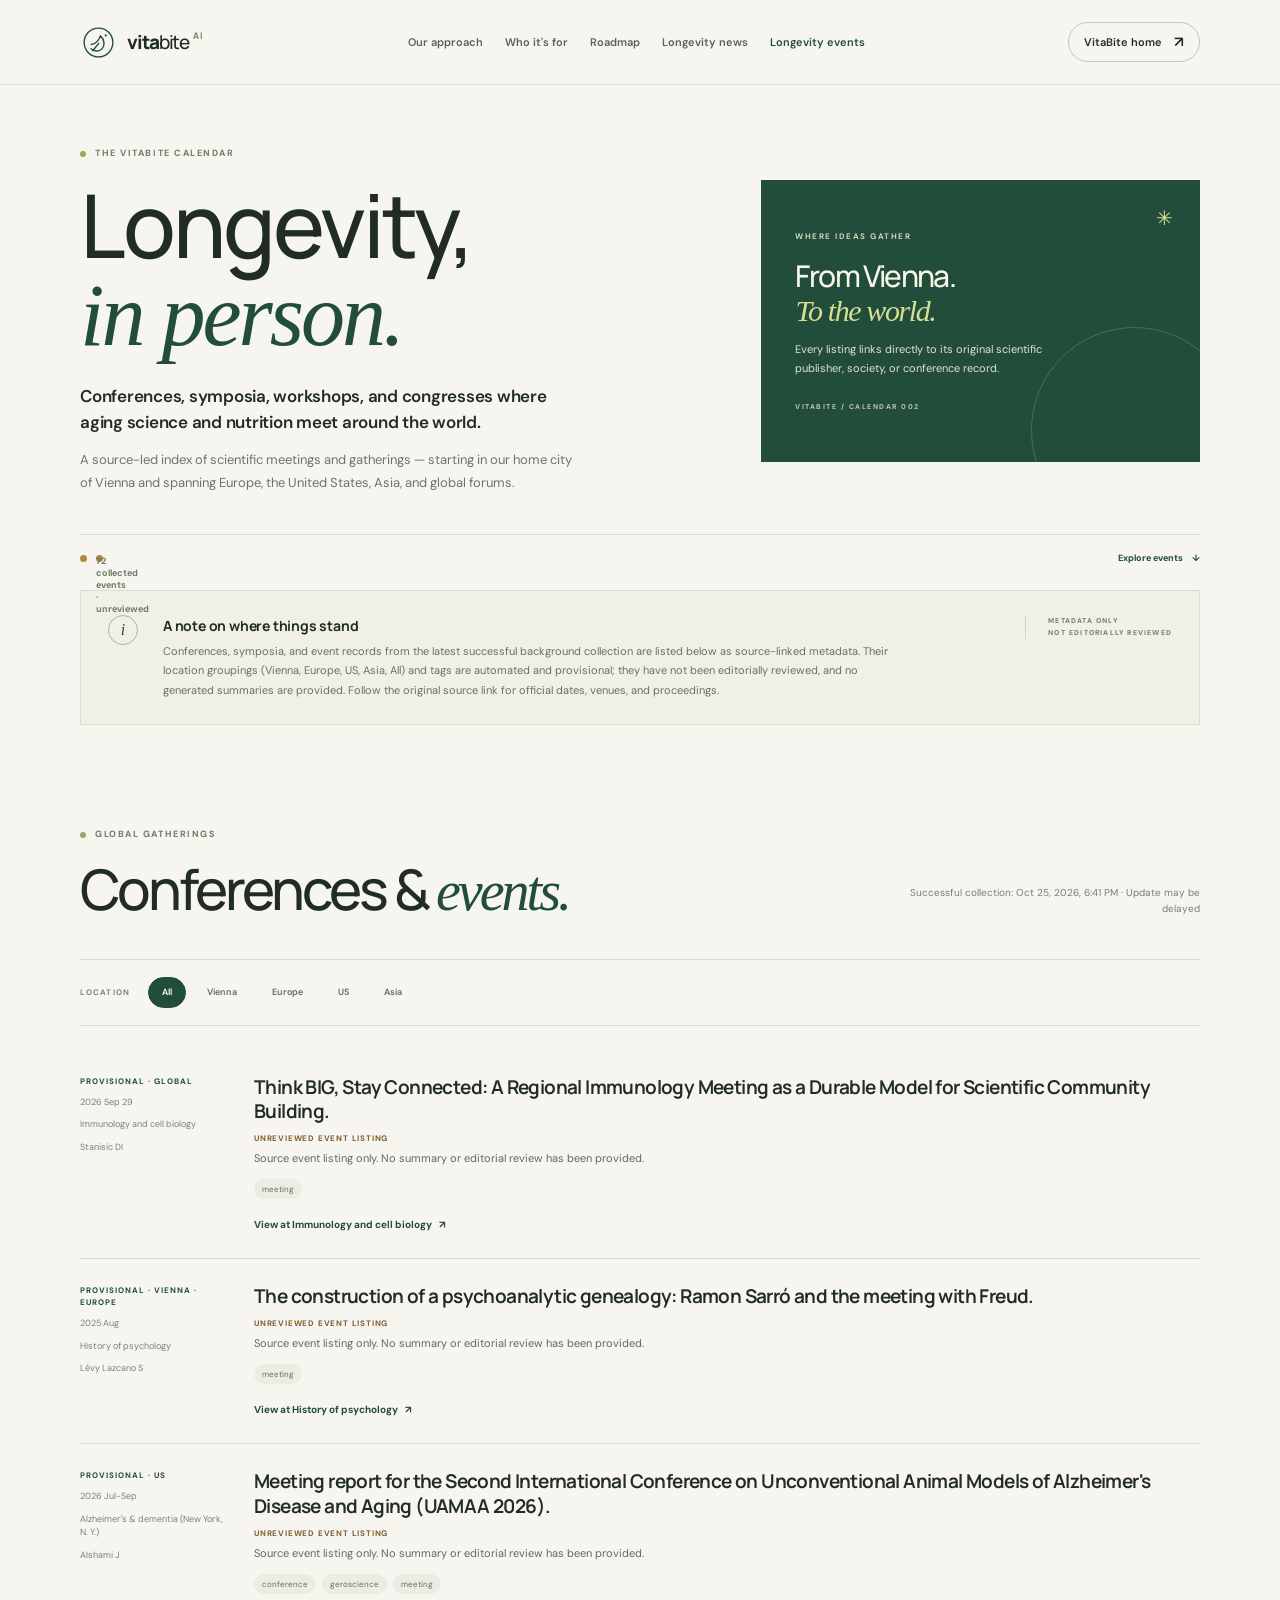
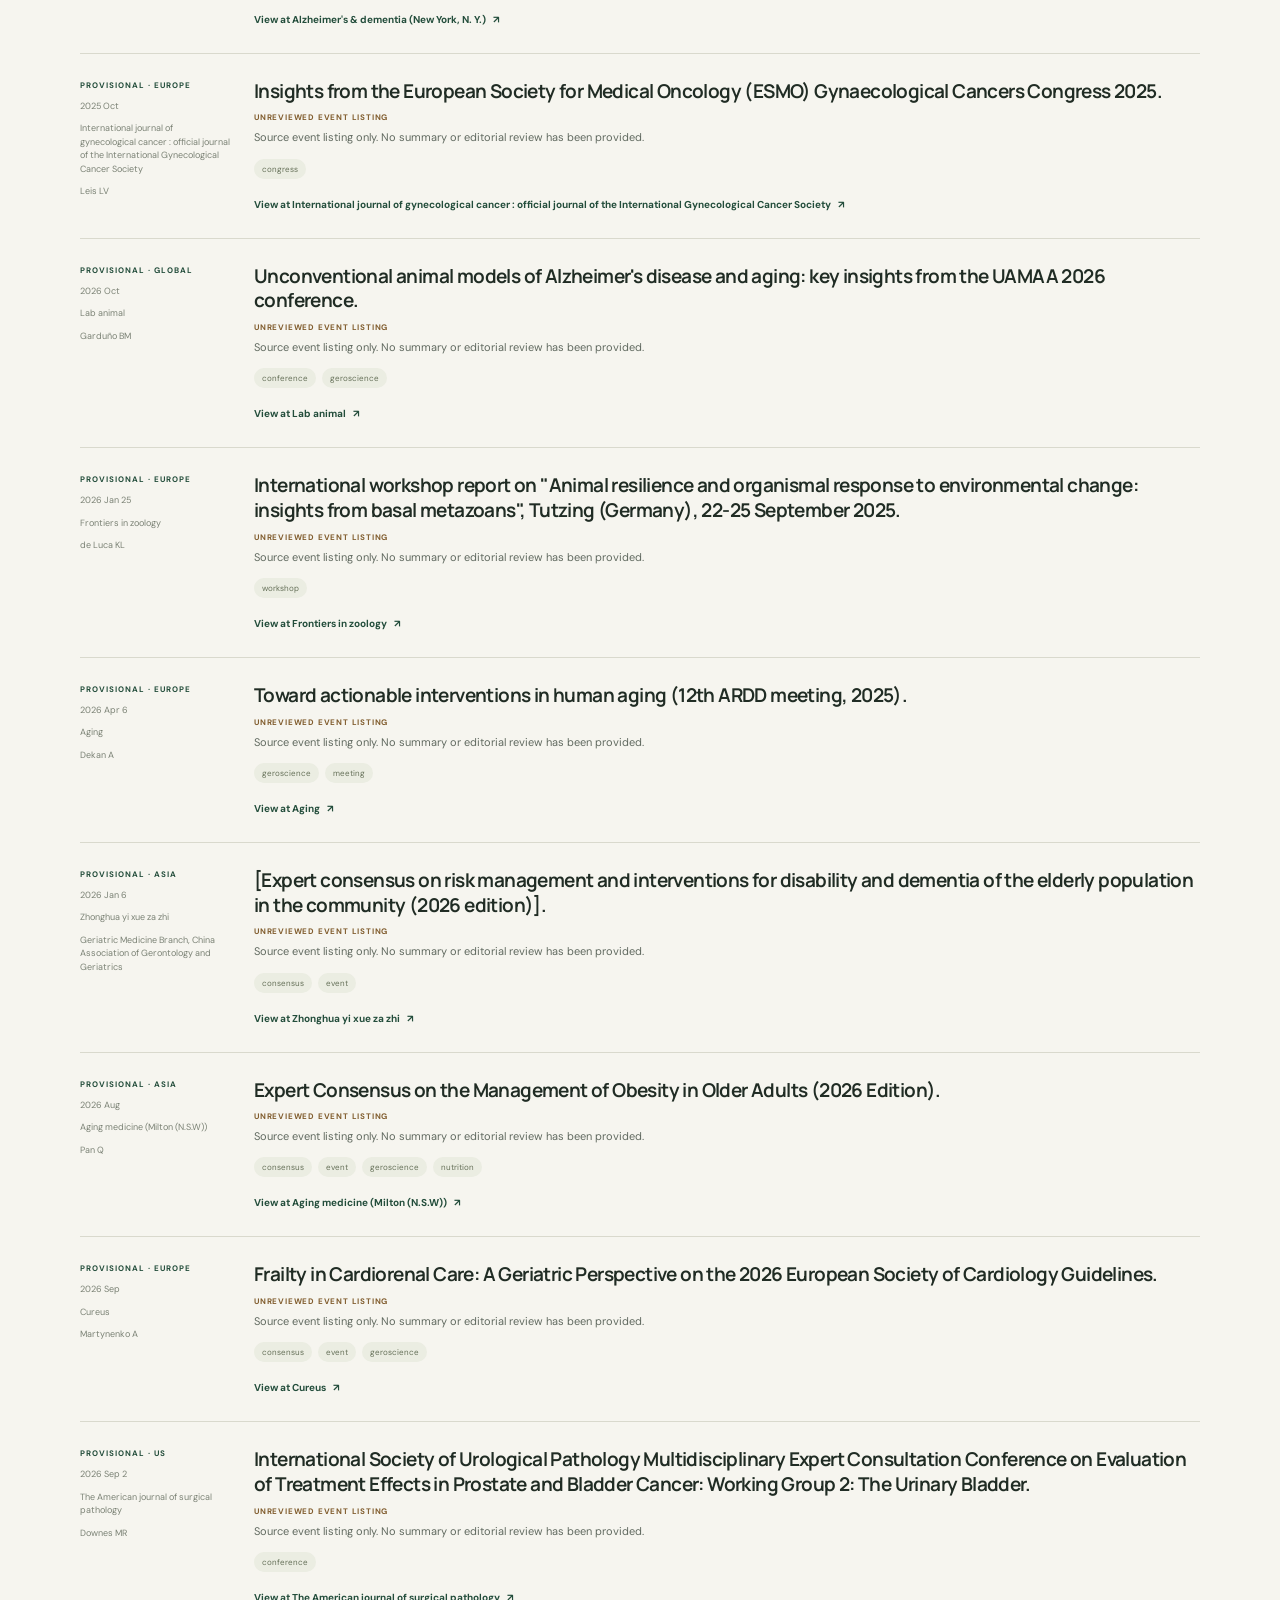
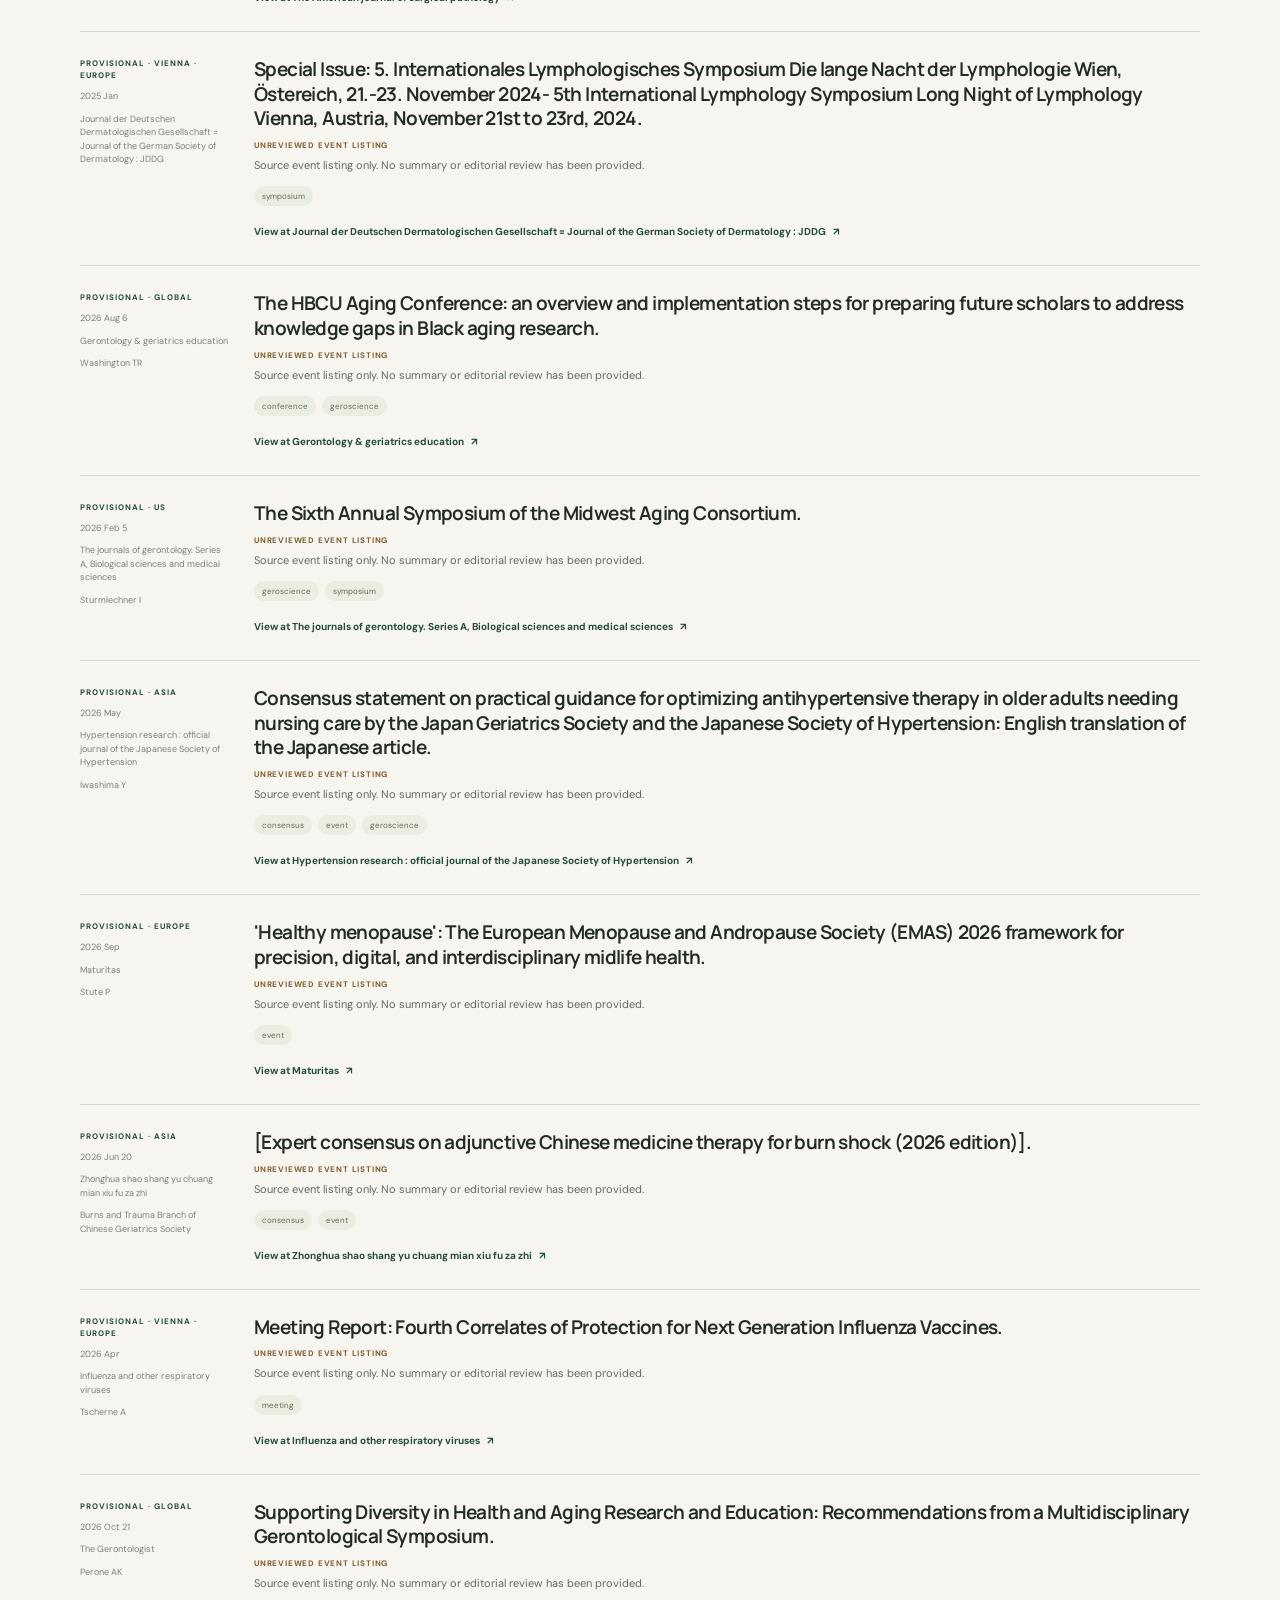
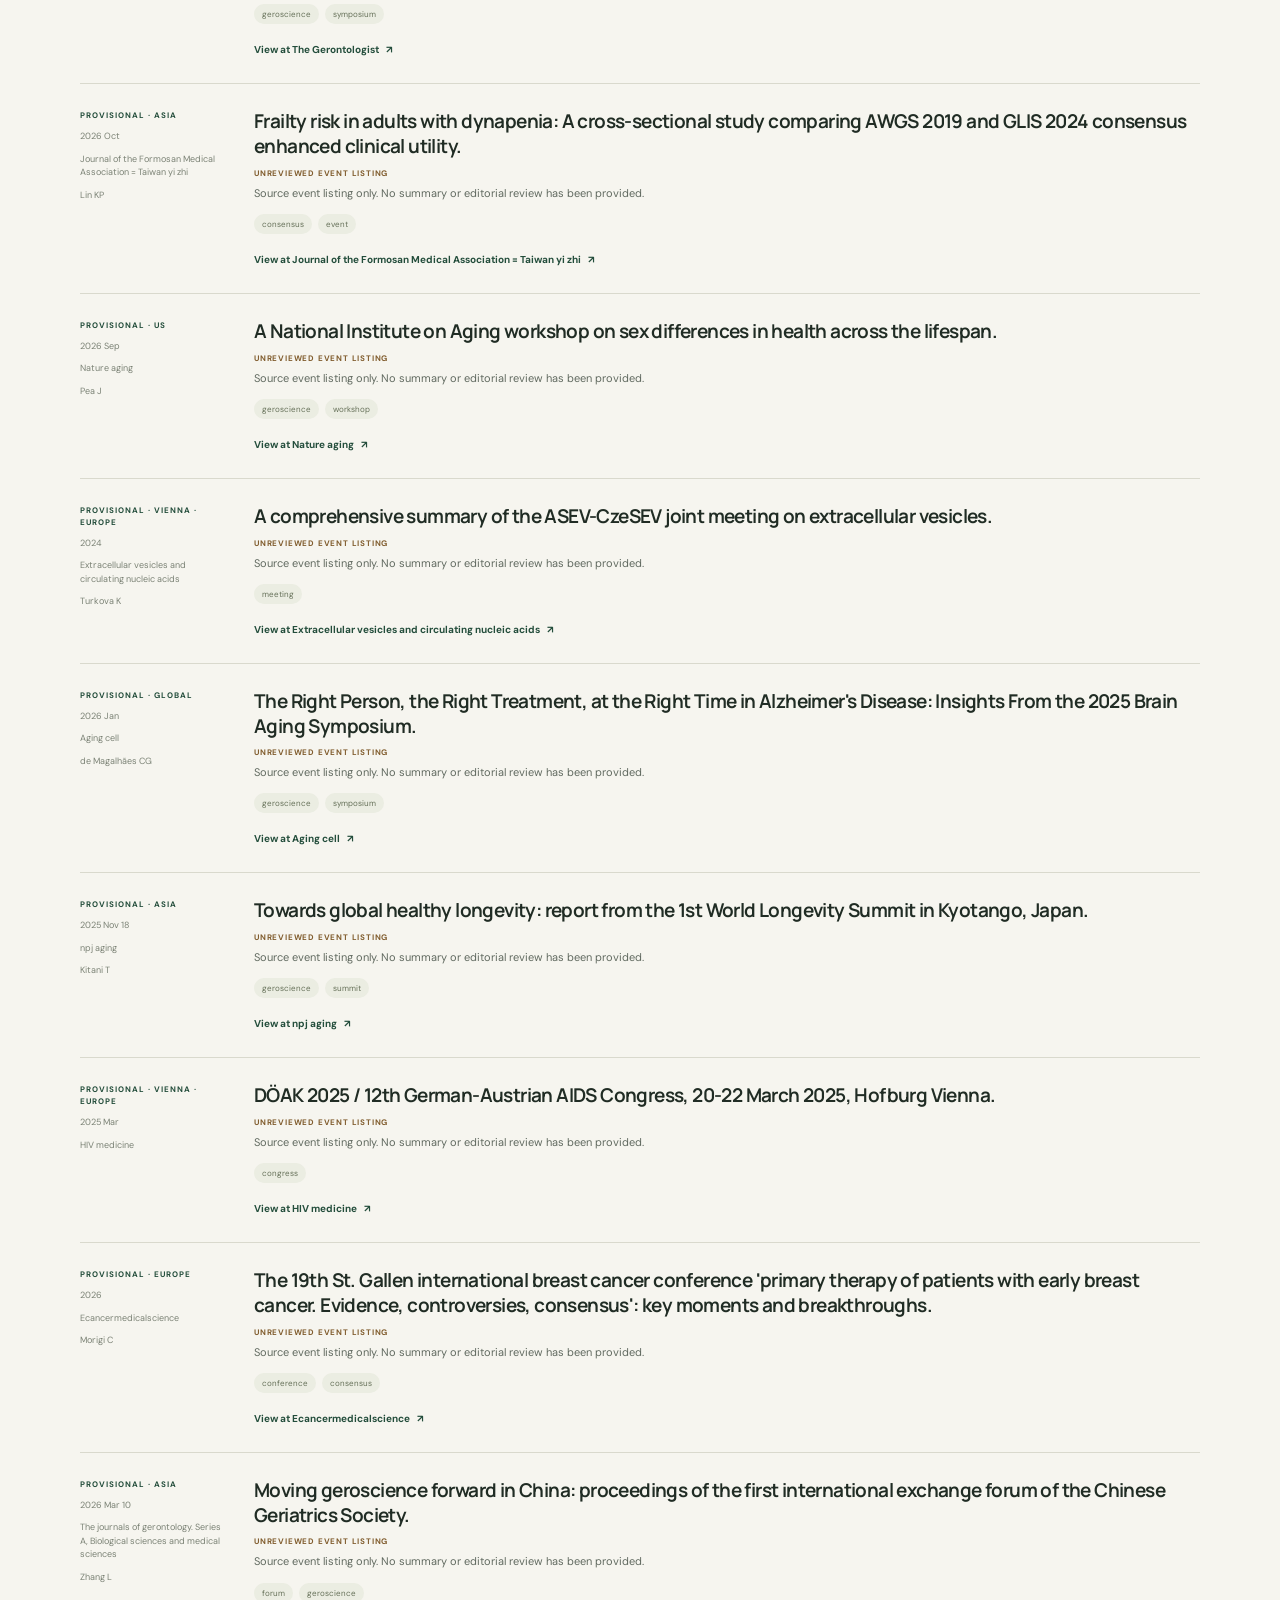
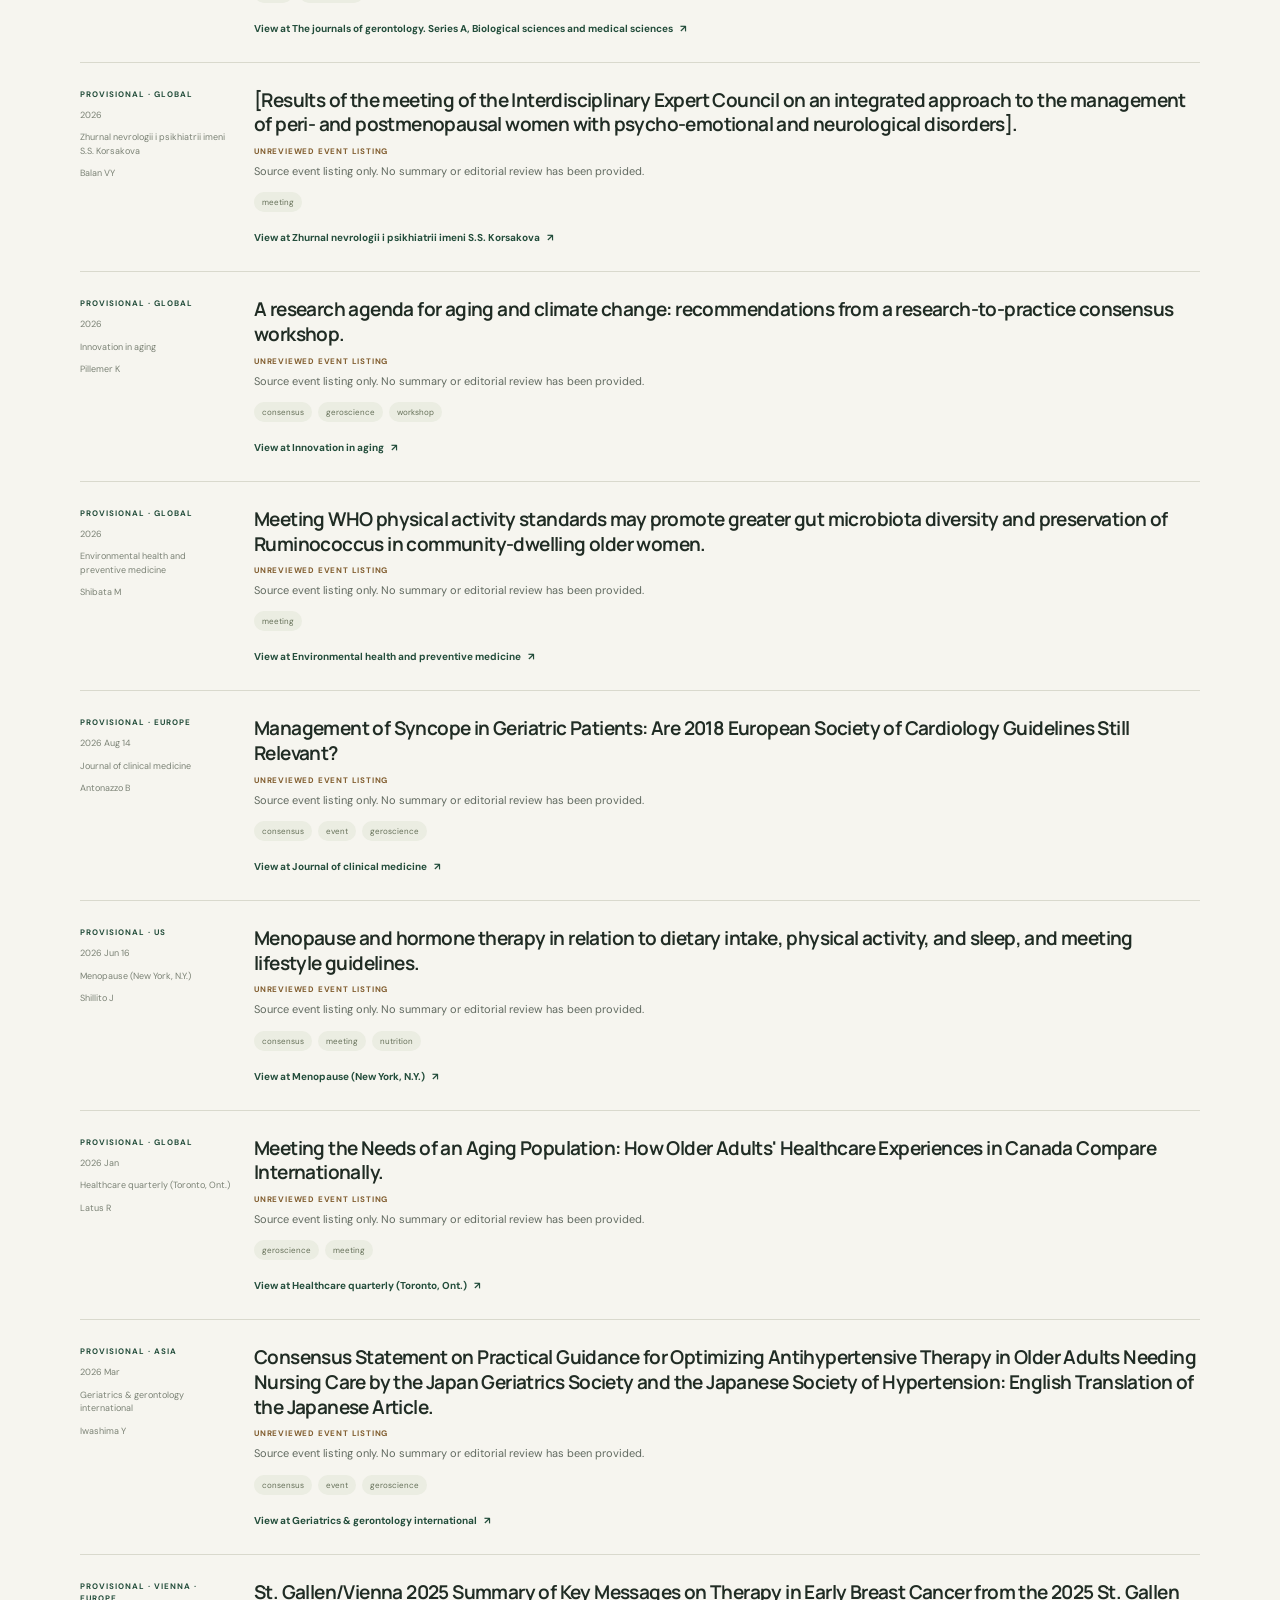
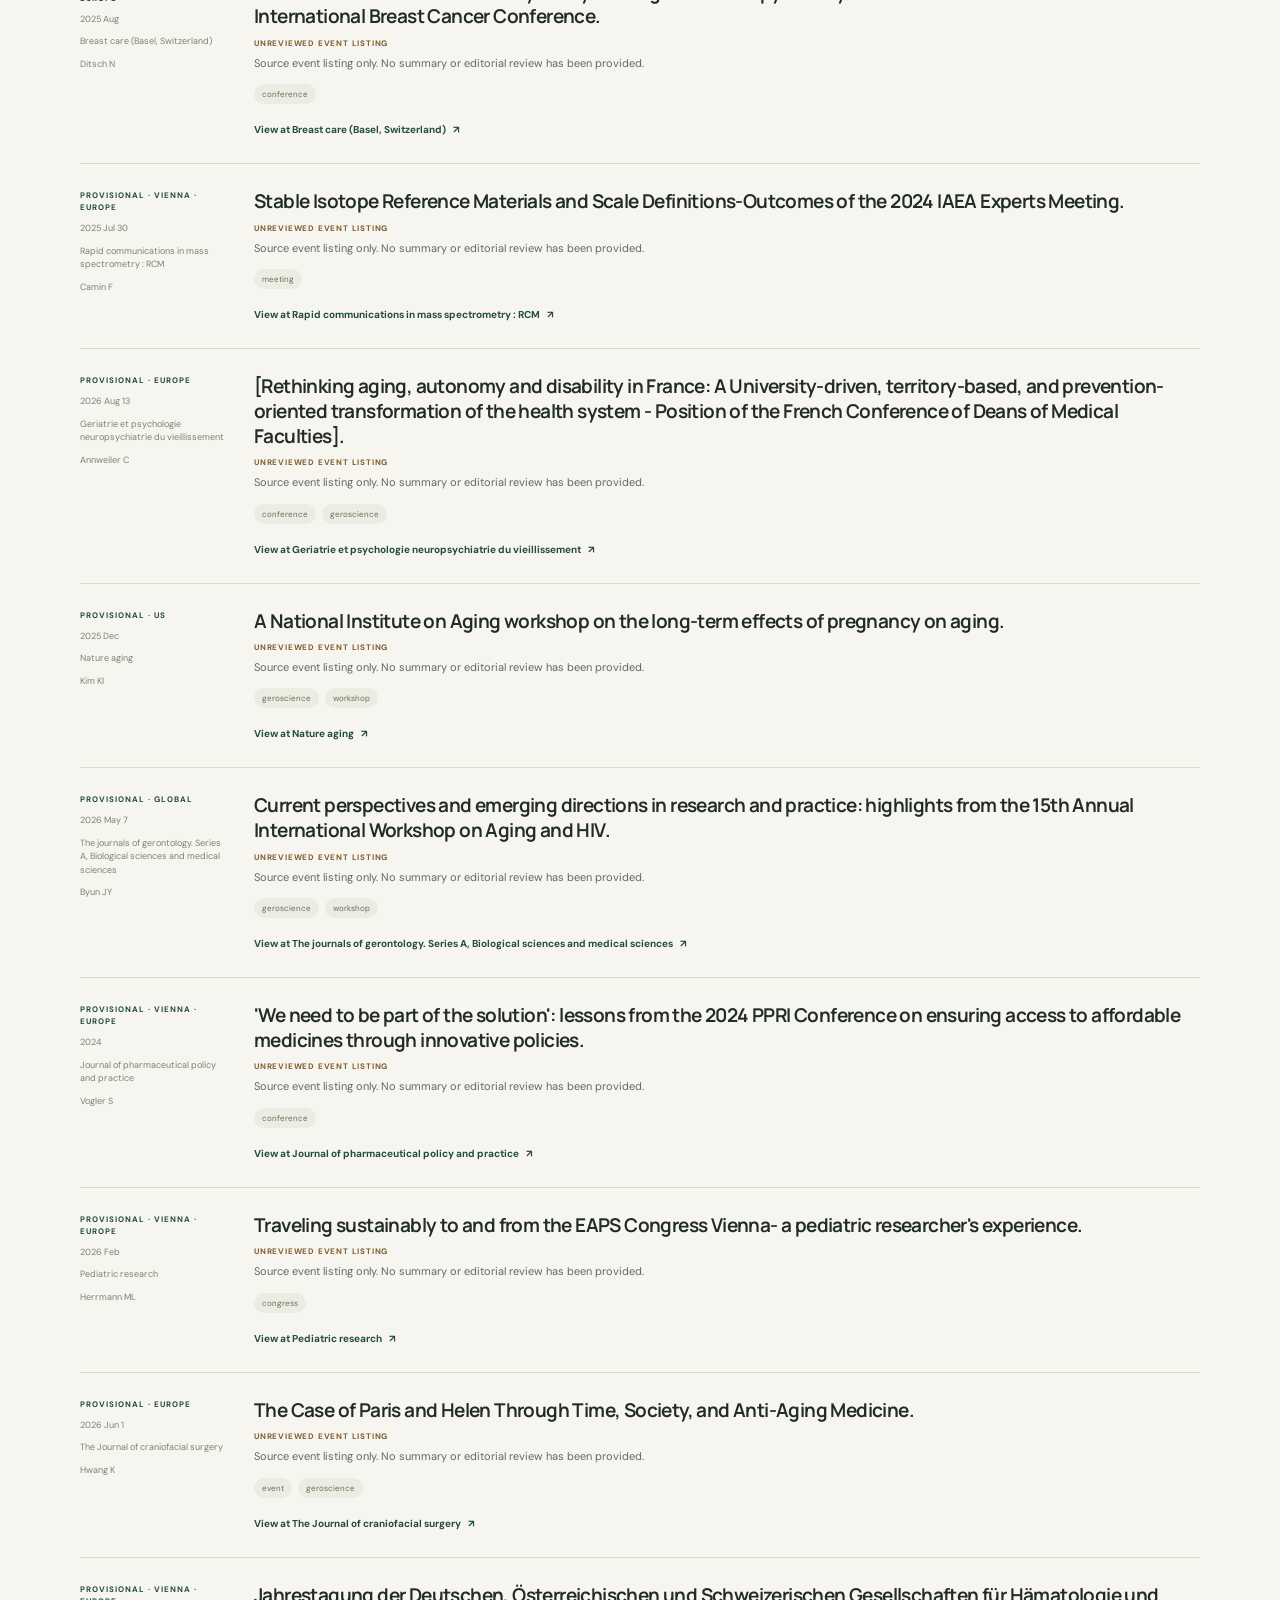
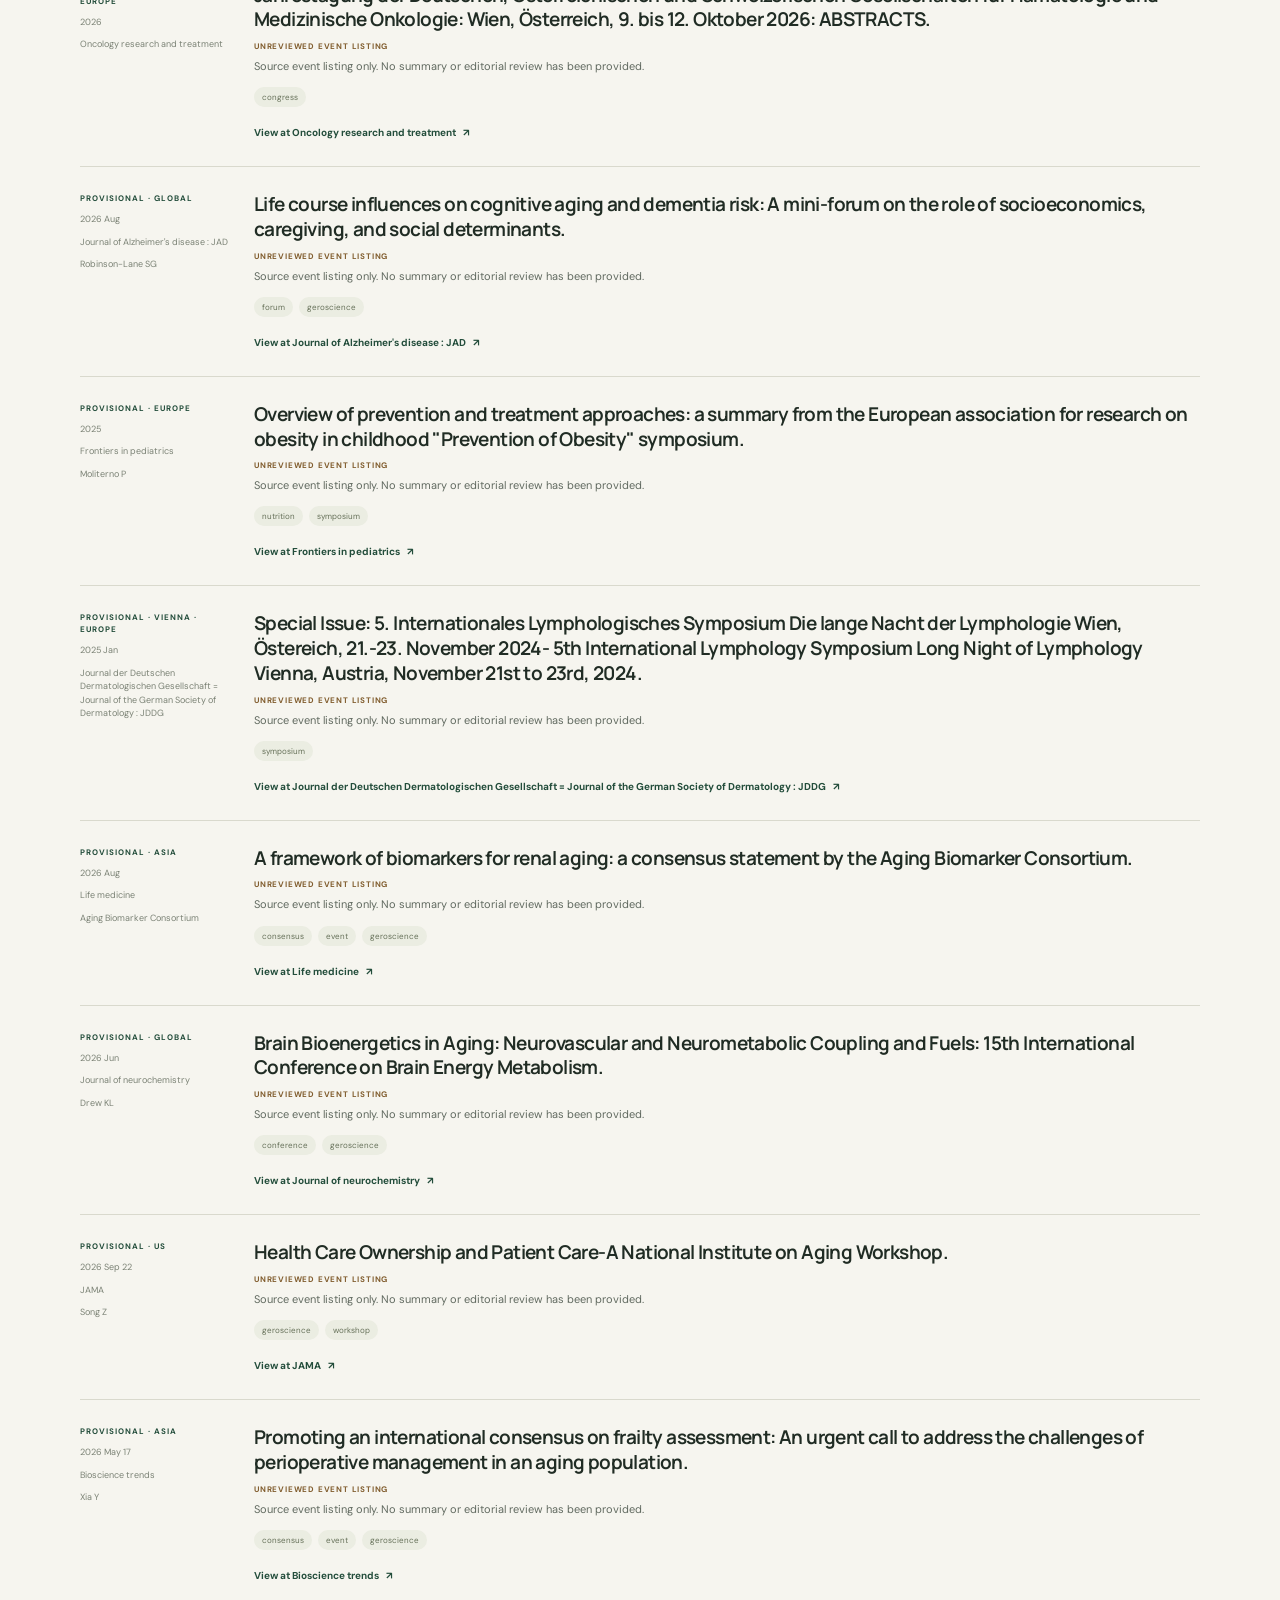
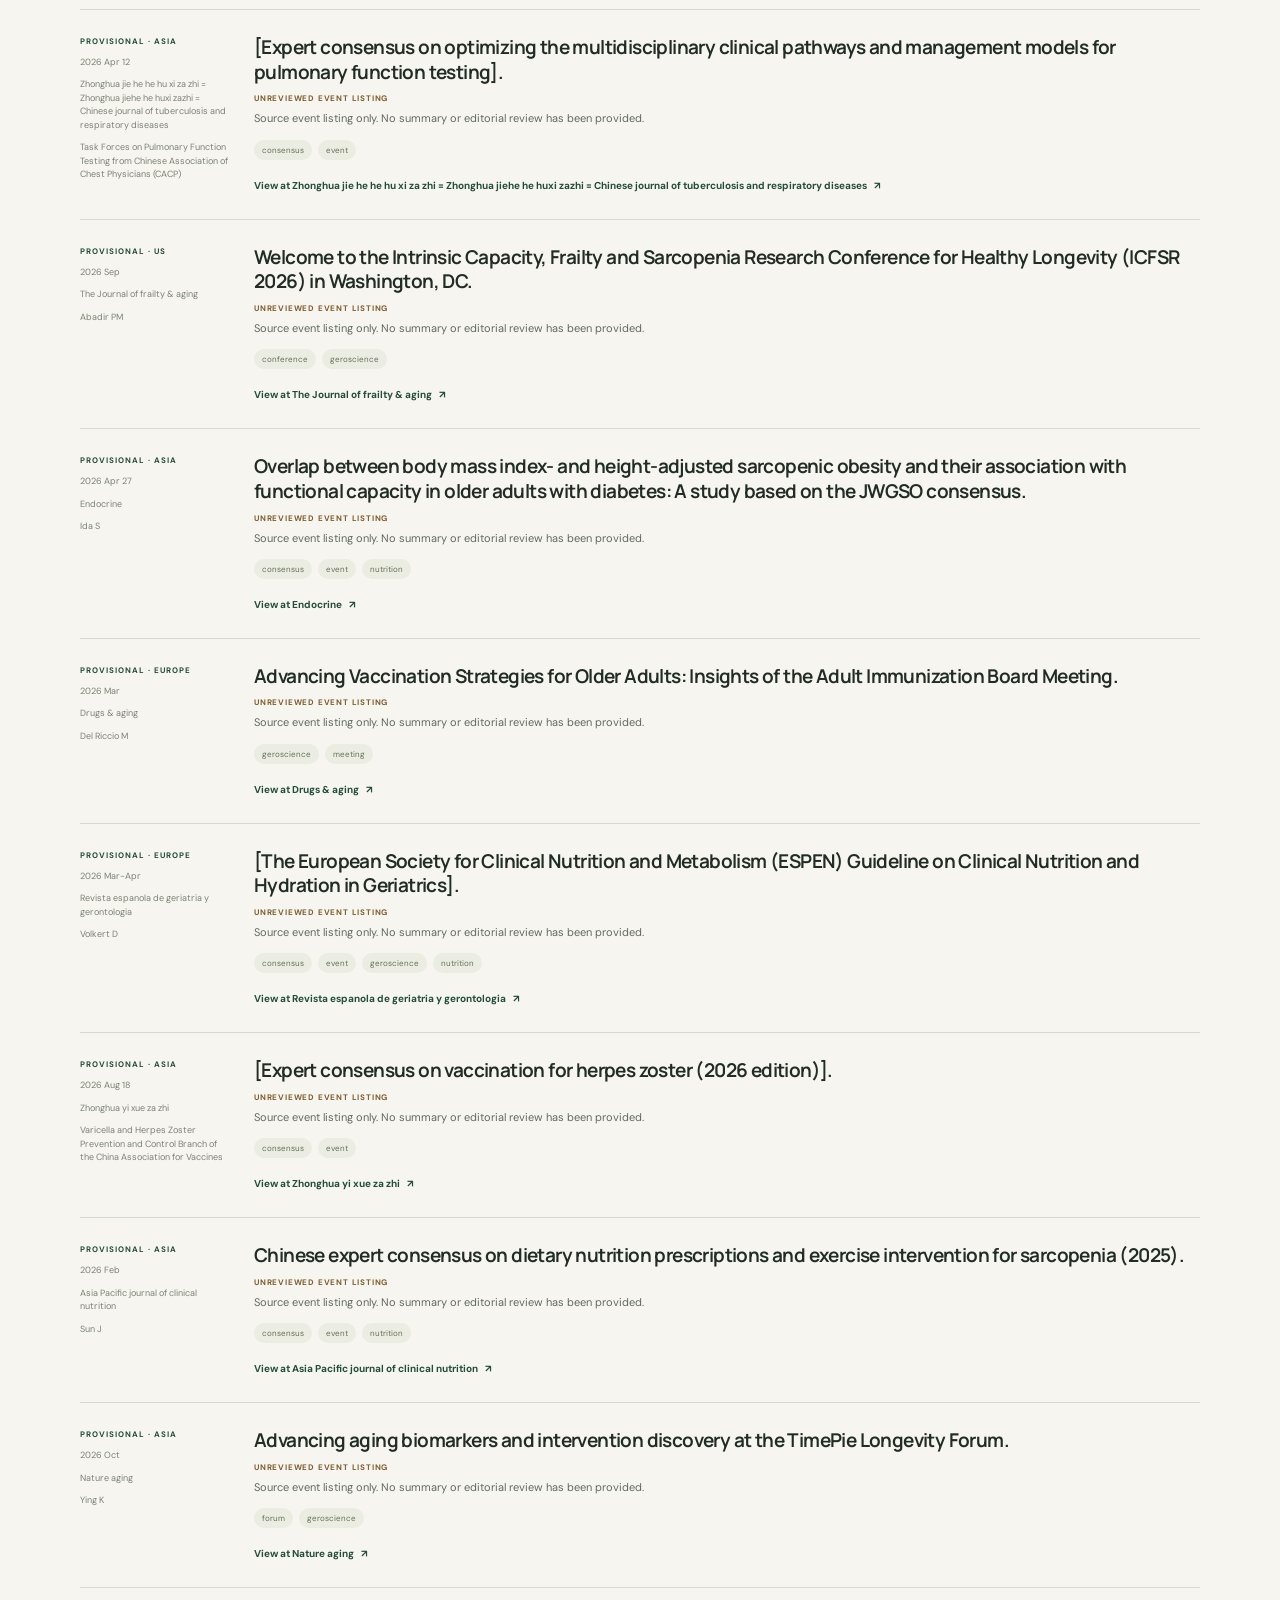
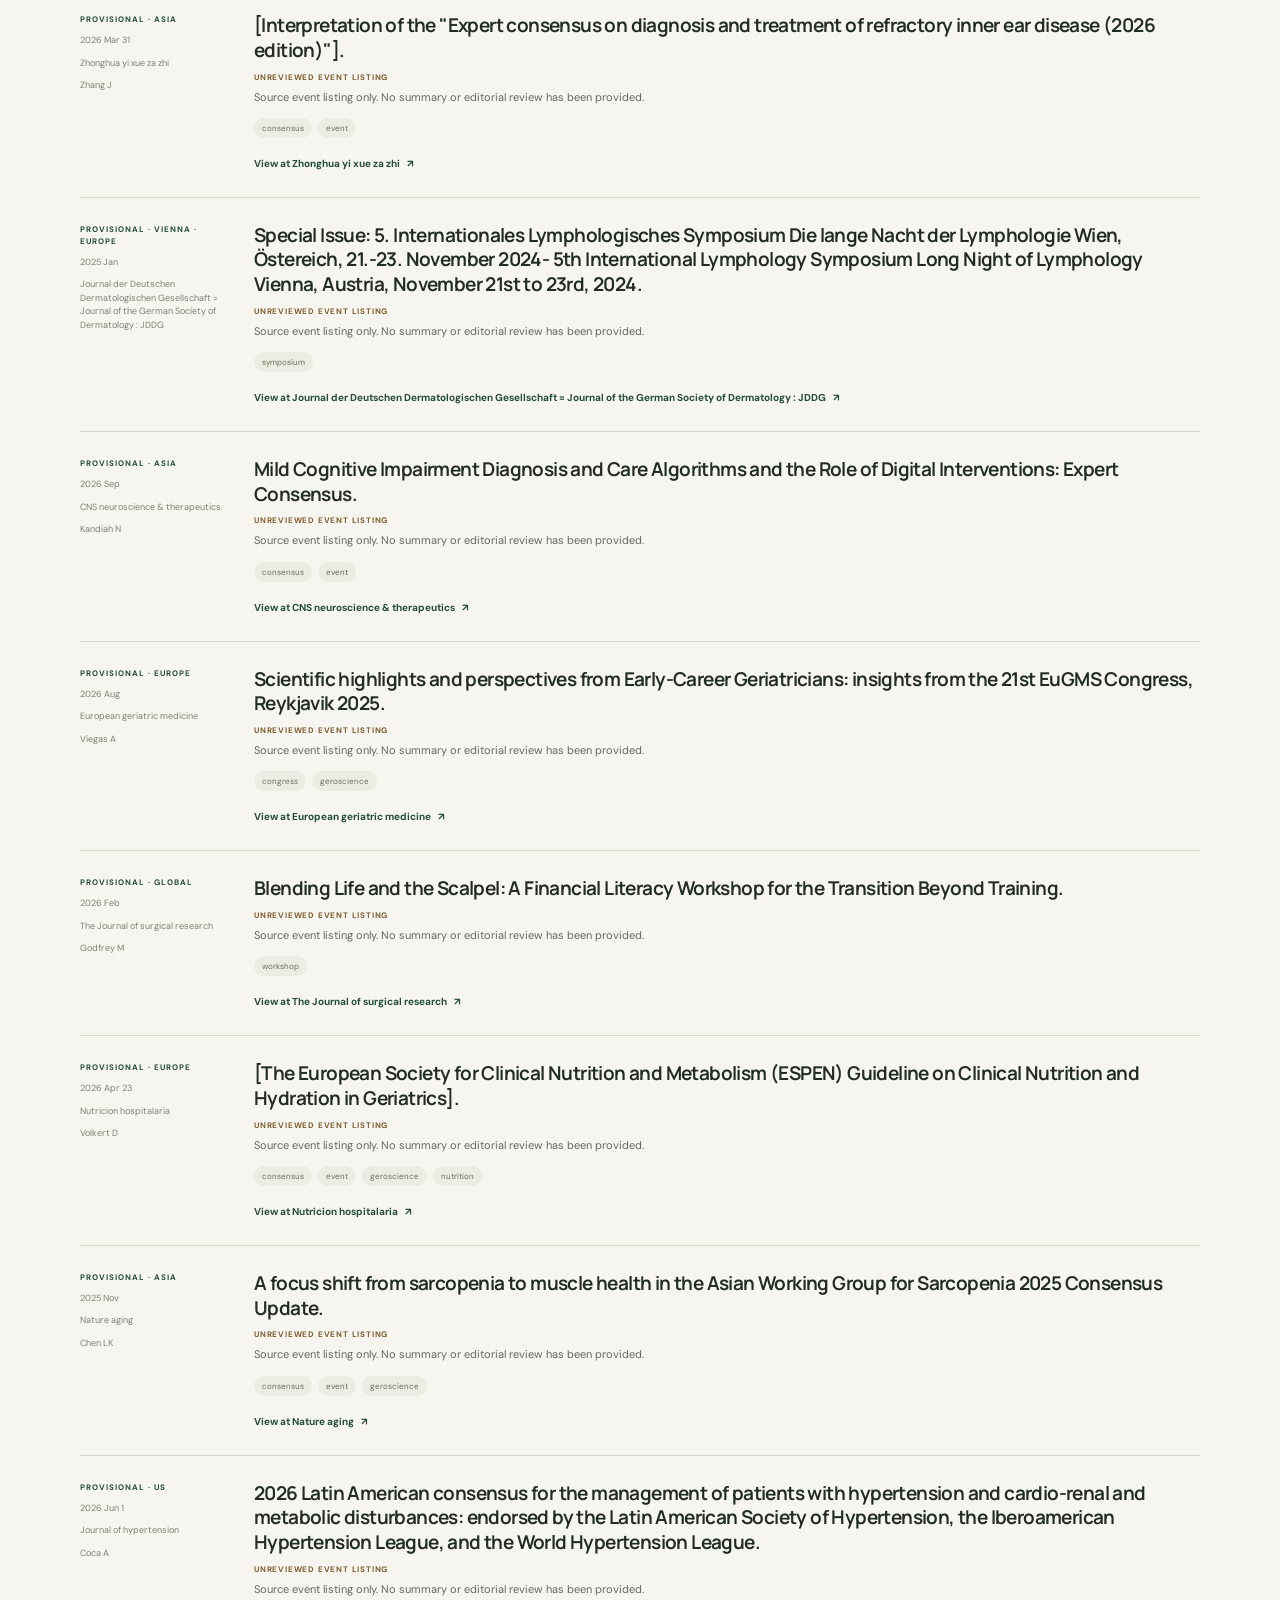
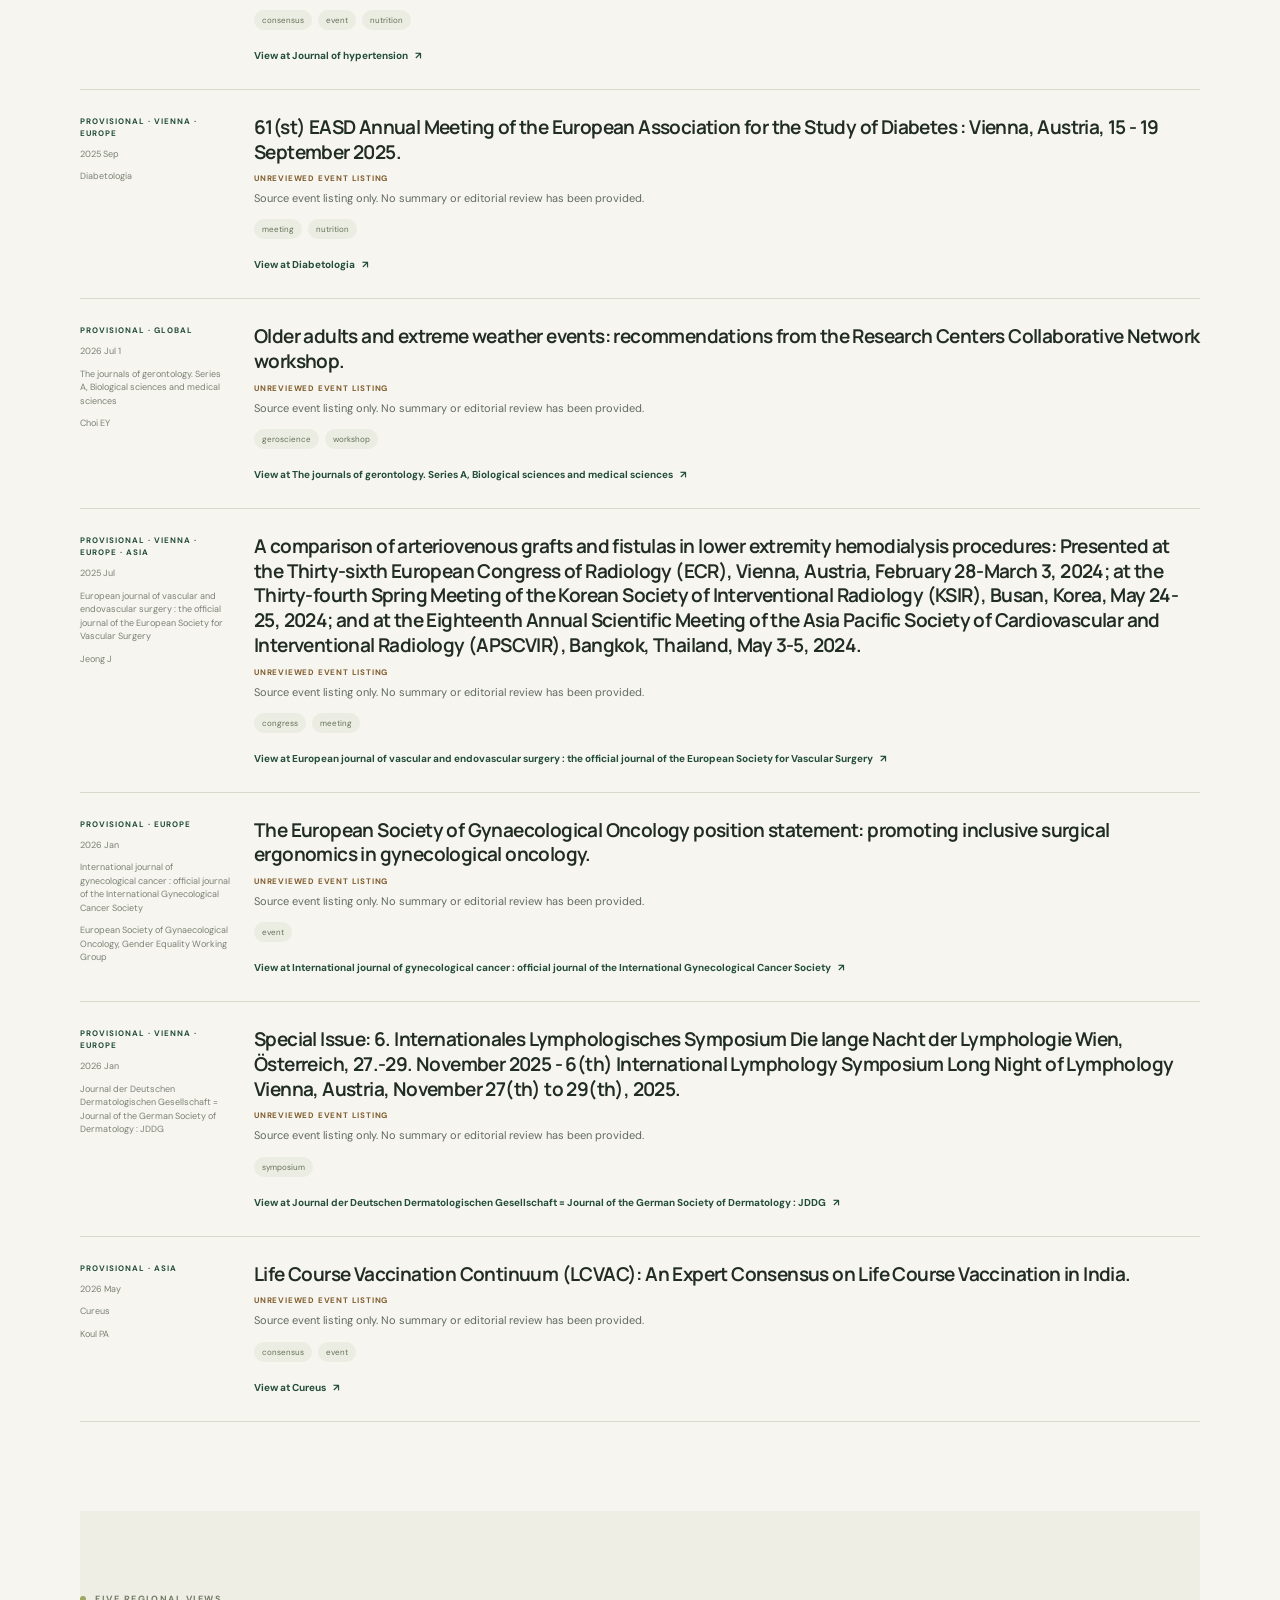
==== public/events/index.html @ f1c807c6 "Add longevity events collector, summarizer, and /events/ subpage" ====
<!doctype html>
<html lang="en">
  <head>
    <meta charset="utf-8">
    <meta name="viewport" content="width=device-width, initial-scale=1">
    <meta name="theme-color" content="#f6f5ef">
    <meta
      name="description"
      content="A source-led global directory of longevity, healthy aging, and nutrition conferences and events — grouped across Vienna, Europe, the US, Asia, and worldwide."
    >
    <title>Longevity events — VitaBite AI</title>
    <link rel="icon" href="../favicon.svg" type="image/svg+xml">
    <link rel="stylesheet" href="./events.css">
    <script src="./events.js" defer></script>
  </head>
  <body>
    <a class="skip-link" href="#main">Skip to content</a>
    <header class="site-header">
      <div class="shell header-inner">
        <a class="brand" href="../" aria-label="VitaBite AI home">
          <span class="brand-mark" aria-hidden="true">
            <svg viewBox="0 0 40 40" fill="none">
              <path d="M20 4.5c8.56 0 15.5 6.94 15.5 15.5S28.56 35.5 20 35.5 4.5 28.56 4.5 20 11.44 4.5 20 4.5Z" stroke="currentColor" stroke-width="1.5"/>
              <path d="M12 22.2c4.5-.3 8.7-4.7 10-9.4 4.5 4.2 5.3 10.2 1.8 14.1-2.9 3.2-8.1 3-11.8-.2m8.3-5.8-6.5 8" stroke="currentColor" stroke-width="1.5" stroke-linecap="round" stroke-linejoin="round"/>
              <circle cx="27.8" cy="12.3" r="1.1" fill="currentColor"/>
            </svg>
          </span>
          <span class="brand-name">vita<span>bite</span><small>AI</small></span>
        </a>
        <nav class="primary-nav" aria-label="Main navigation">
          <a href="../#approach">Our approach</a>
          <a href="../#for">Who it's for</a>
          <a href="../#roadmap">Roadmap</a>
          <a href="../news/">Longevity news</a>
          <a href="./" aria-current="page">Longevity events</a>
        </nav>
        <a class="header-cta" href="../#contact">VitaBite home <span aria-hidden="true">↗</span></a>
      </div>
    </header>

    <main id="main" class="shell">
      <section class="news-hero" aria-labelledby="page-title">
        <div class="hero-copy">
          <p class="eyebrow"><span class="eyebrow-dot"></span> The VitaBite calendar</p>
          <h1 id="page-title">Longevity,<br><em>in person.</em></h1>
          <p class="hero-lede">Conferences, symposia, workshops, and congresses where aging science and nutrition meet around the world.</p>
          <p class="hero-description">A source-led index of scientific meetings and gatherings — starting in our home city of Vienna and spanning Europe, the United States, Asia, and global forums.</p>
        </div>
        <aside class="editorial-card" aria-label="Editorial approach">
          <span class="editorial-star" aria-hidden="true">✳</span>
          <p class="editorial-kicker">Where ideas gather</p>
          <h2>From Vienna.<br><em>To the world.</em></h2>
          <p>Every listing links directly to its original scientific publisher, society, or conference record.</p>
          <span class="editorial-index">VITABITE / CALENDAR 002</span>
        </aside>
        <div class="hero-foot">
          <span class="preview-status"><span aria-hidden="true"></span> <span id="headline-count">Collected events · unreviewed</span></span>
          <a href="#latest">Explore events <span aria-hidden="true">↓</span></a>
        </div>
      </section>

      <section class="editorial-notice" aria-labelledby="notice-title">
        <span class="notice-icon" aria-hidden="true">i</span>
        <div>
          <h2 id="notice-title">A note on where things stand</h2>
          <p>Conferences, symposia, and event records from the latest successful background collection are listed below as source-linked metadata. Their location groupings (Vienna, Europe, US, Asia, All) and tags are automated and provisional; they have not been editorially reviewed, and no generated summaries are provided. Follow the original source link for official dates, venues, and proceedings.</p>
        </div>
        <span class="notice-status">METADATA ONLY<br>NOT EDITORIALLY REVIEWED</span>
      </section>

      <section class="feed-section" id="latest" aria-labelledby="latest-title">
        <div class="feed-heading">
          <div>
            <p class="eyebrow"><span class="eyebrow-dot"></span> Global gatherings</p>
            <h2 id="latest-title">Conferences &amp; <em>events.</em></h2>
          </div>
          <p id="feed-freshness" class="feed-freshness">Feed status: loading source metadata.</p>
        </div>

        <div class="filter-bar" aria-label="Filter events by location">
          <span class="filter-label">Location</span>
          <div class="filter-options" role="group" aria-label="Event location">
            <button class="filter-button is-active" type="button" data-location="all" aria-pressed="true">All</button>
            <button class="filter-button" type="button" data-location="vienna" aria-pressed="false">Vienna</button>
            <button class="filter-button" type="button" data-location="europe" aria-pressed="false">Europe</button>
            <button class="filter-button" type="button" data-location="us" aria-pressed="false">US</button>
            <button class="filter-button" type="button" data-location="asia" aria-pressed="false">Asia</button>
          </div>
        </div>

        <p class="sr-only" id="filter-status" aria-live="polite" aria-atomic="true"></p>
        <div class="story-list" id="story-list" aria-live="polite" aria-busy="true">
          <div class="feed-message" id="feed-message">
            <span class="message-ornament" aria-hidden="true">✳</span>
            <p class="message-label">Event directory</p>
            <h3>Loading collected events.</h3>
            <p>Source metadata and original conference links will appear here. No summaries are generated.</p>
            <span class="message-foot">UNREVIEWED EVENT LISTINGS</span>
          </div>
        </div>
      </section>

      <section class="category-guide" aria-labelledby="guide-title">
        <div class="guide-heading">
          <p class="eyebrow"><span class="eyebrow-dot"></span> Five regional views</p>
          <h2 id="guide-title">Local roots.<br><em>Global reach.</em></h2>
        </div>
        <div class="guide-grid">
          <article><span class="guide-number">01</span><span class="guide-symbol" aria-hidden="true">◎</span><h3>Vienna</h3><p>Congresses, symposia, and medical gatherings in VitaBite's home city of Vienna, Austria.</p></article>
          <article><span class="guide-number">02</span><span class="guide-symbol" aria-hidden="true">⌁</span><h3>Europe</h3><p>European longevity, geroscience, and clinical nutrition conferences — including Vienna.</p></article>
          <article><span class="guide-number">03</span><span class="guide-symbol" aria-hidden="true">◌</span><h3>US</h3><p>Symposia, National Institute on Aging workshops, and research meetings across the United States.</p></article>
          <article><span class="guide-number">04</span><span class="guide-symbol" aria-hidden="true">✳</span><h3>Asia</h3><p>Longevity forums, healthy aging summits, and scientific congresses across Asia-Pacific.</p></article>
          <article><span class="guide-number">05</span><span class="guide-symbol" aria-hidden="true">＋</span><h3>All</h3><p>The complete worldwide feed, including international consensus workshops and global events.</p></article>
        </div>
      </section>

      <section class="news-disclaimer" aria-label="Health information disclaimer">
        <span aria-hidden="true">✳</span>
        <p>Longevity events are listed for general informational and academic discovery purposes only. Listings do not constitute medical advice or endorsement.</p>
      </section>
    </main>

    <footer class="site-footer">
      <div class="shell footer-main">
        <a class="brand footer-brand" href="../" aria-label="VitaBite AI home">
          <span class="brand-mark" aria-hidden="true">
            <svg viewBox="0 0 40 40" fill="none">
              <path d="M20 4.5c8.56 0 15.5 6.94 15.5 15.5S28.56 35.5 20 35.5 4.5 28.56 4.5 20 11.44 4.5 20 4.5Z" stroke="currentColor" stroke-width="1.5"/>
              <path d="M12 22.2c4.5-.3 8.7-4.7 10-9.4 4.5 4.2 5.3 10.2 1.8 14.1-2.9 3.2-8.1 3-11.8-.2m8.3-5.8-6.5 8" stroke="currentColor" stroke-width="1.5" stroke-linecap="round" stroke-linejoin="round"/>
              <circle cx="27.8" cy="12.3" r="1.1" fill="currentColor"/>
            </svg>
          </span>
          <span class="brand-name">vita<span>bite</span><small>AI</small></span>
        </a>
        <p>Good questions. A longer view.</p>
        <a class="footer-top" href="../">Back to VitaBite <span aria-hidden="true">↑</span></a>
      </div>
      <div class="shell footer-bottom">
        <p>© VitaBite AI <span aria-hidden="true">·</span> An idea growing in Vienna</p>
        <p class="disclaimer">Informational concept only. Not medical advice or a substitute for professional care.</p>
      </div>
    </footer>
  </body>
</html>
---- public/events/events.css ----
@import url("https://fonts.googleapis.com/css2?family=DM+Sans:wght@400;500;600;700&family=Manrope:wght@400;500;600;700;800&display=swap");

:root {
  color-scheme: light;
  --paper: #f6f5ef;
  --soft: #eeeee5;
  --ink: #202c24;
  --forest: #234d3b;
  --forest-dark: #1d3f31;
  --moss: #74805b;
  --lime: #d6df92;
  --muted: #6d746b;
  --line: #d9d9cd;
  --serif: Georgia, "Times New Roman", serif;
  --sans: "DM Sans", "Avenir Next", Avenir, sans-serif;
  --display: "Manrope", "Avenir Next", Avenir, sans-serif;
}

* {
  box-sizing: border-box;
}

html {
  scroll-behavior: smooth;
  scroll-padding-top: 90px;
}

body {
  margin: 0;
  background: var(--paper);
  color: var(--ink);
  font-family: var(--sans);
  font-size: 15px;
  -webkit-font-smoothing: antialiased;
}

a {
  color: inherit;
  text-decoration: none;
}

a:focus-visible,
button:focus-visible {
  outline: 2px solid #9b6a26;
  outline-offset: 5px;
}

.shell {
  width: min(1120px, calc(100% - 96px));
  margin-inline: auto;
}

.skip-link {
  position: absolute;
  z-index: 10;
  top: 12px;
  left: 12px;
  padding: 12px 16px;
  transform: translateY(-160%);
  background: var(--forest-dark);
  color: #fff;
}

.skip-link:focus {
  transform: translateY(0);
}

.site-header {
  position: relative;
  z-index: 2;
  border-bottom: 1px solid rgba(35, 77, 59, 0.1);
}

.header-inner {
  display: flex;
  min-height: 84px;
  align-items: center;
  justify-content: space-between;
  gap: 20px;
}

.brand {
  display: inline-flex;
  flex-shrink: 0;
  align-items: center;
  gap: 10px;
}

.brand-mark {
  display: grid;
  width: 37px;
  height: 37px;
  color: var(--forest);
  place-items: center;
}

.brand-mark svg {
  width: 100%;
}

.brand-name {
  font-family: var(--display);
  font-size: 19px;
  font-weight: 800;
  letter-spacing: -1.1px;
}

.brand-name > span {
  font-weight: 500;
}

.brand-name small {
  margin-left: 4px;
  color: var(--moss);
  font-size: 9px;
  font-weight: 700;
  letter-spacing: 1px;
  vertical-align: top;
}

.primary-nav {
  display: flex;
  align-items: center;
  gap: 22px;
}

.primary-nav a,
.header-cta {
  font-size: 11px;
  font-weight: 600;
  transition: color 160ms ease;
}

.primary-nav a {
  color: #596159;
}

.primary-nav a:hover,
.header-cta:hover,
.footer-top:hover {
  color: #87954f;
}

.primary-nav a[aria-current="page"] {
  color: var(--forest);
}

.header-cta {
  display: inline-flex;
  min-height: 40px;
  flex-shrink: 0;
  align-items: center;
  gap: 12px;
  padding-inline: 15px;
  border: 1px solid rgba(35, 77, 59, 0.27);
  border-radius: 99px;
}

.header-cta span,
.footer-top span {
  font-size: 15px;
}

h1,
h2,
h3,
p {
  margin-top: 0;
}

h1,
h2 {
  font-family: var(--display);
  font-weight: 500;
  letter-spacing: -3px;
}

h1 em,
h2 em {
  color: var(--forest);
  font-family: var(--serif);
  font-weight: 400;
  letter-spacing: -3px;
}

.eyebrow {
  display: flex;
  align-items: center;
  gap: 9px;
  margin: 0 0 20px;
  color: #727a66;
  font-size: 9px;
  font-weight: 700;
  letter-spacing: 1.55px;
  line-height: 1.5;
  text-transform: uppercase;
}

.eyebrow-dot {
  width: 6px;
  height: 6px;
  flex: 0 0 6px;
  border-radius: 50%;
  background: #9ca860;
}

.news-hero {
  position: relative;
  display: grid;
  min-height: 505px;
  grid-template-columns: 1fr 0.77fr;
  align-items: center;
  gap: 10%;
  padding-block: 55px 88px;
}

.hero-copy {
  max-width: 600px;
}

.hero-copy h1 {
  margin-bottom: 24px;
  font-size: clamp(61px, 7.4vw, 88px);
  line-height: 0.99;
}

.hero-lede {
  max-width: 510px;
  margin-bottom: 12px;
  font-size: 17px;
  font-weight: 600;
  letter-spacing: -0.25px;
  line-height: 1.55;
}

.hero-description {
  max-width: 500px;
  margin: 0;
  color: var(--muted);
  font-size: 13px;
  line-height: 1.8;
}

.editorial-card {
  position: relative;
  display: flex;
  min-height: 282px;
  flex-direction: column;
  justify-content: center;
  padding: 34px;
  overflow: hidden;
  background: var(--forest);
  color: #f8f6e9;
}

.editorial-card::after {
  position: absolute;
  right: -38px;
  bottom: -72px;
  width: 205px;
  height: 205px;
  border: 1px solid rgba(224, 231, 183, 0.2);
  border-radius: 50%;
  content: "";
}

.editorial-star {
  position: absolute;
  top: 25px;
  right: 27px;
  color: var(--lime);
  font-size: 20px;
}

.editorial-kicker,
.editorial-index {
  color: #d0d8bc;
  font-size: 8px;
  font-weight: 700;
  letter-spacing: 1.5px;
  text-transform: uppercase;
}

.editorial-kicker {
  margin-bottom: 18px;
}

.editorial-card h2 {
  position: relative;
  z-index: 1;
  margin-bottom: 13px;
  font-size: 30px;
  letter-spacing: -1.6px;
  line-height: 1.12;
}

.editorial-card h2 em {
  color: var(--lime);
  letter-spacing: -1.4px;
}

.editorial-card > p:not(.editorial-kicker) {
  position: relative;
  z-index: 1;
  max-width: 260px;
  margin-bottom: 25px;
  color: #e0e3d7;
  font-size: 11px;
  line-height: 1.65;
}

.editorial-index {
  position: relative;
  z-index: 1;
  color: #c1cbaa;
  font-size: 7px;
}

.hero-foot {
  position: absolute;
  right: 0;
  bottom: 26px;
  left: 0;
  display: flex;
  align-items: center;
  justify-content: space-between;
  padding-top: 17px;
  border-top: 1px solid var(--line);
}

.preview-status,
.hero-foot > a {
  display: inline-flex;
  align-items: center;
  gap: 9px;
  color: #6f7869;
  font-size: 9px;
  font-weight: 700;
}

.preview-status > span {
  width: 7px;
  height: 7px;
  border-radius: 50%;
  background: #b08642;
}

.hero-foot > a {
  color: var(--forest);
}

.editorial-notice {
  display: grid;
  grid-template-columns: 37px 1fr auto;
  align-items: start;
  gap: 18px;
  padding: 24px 27px;
  border: 1px solid #d9ddca;
  background: #f0f0e7;
}

.notice-icon {
  display: grid;
  width: 30px;
  height: 30px;
  border: 1px solid #acb598;
  border-radius: 50%;
  color: var(--forest);
  font-family: var(--serif);
  font-size: 16px;
  font-style: italic;
  place-items: center;
}

.editorial-notice h2 {
  margin: 1px 0 7px;
  font-family: var(--display);
  font-size: 14px;
  font-weight: 700;
  letter-spacing: -0.2px;
}

.editorial-notice p {
  max-width: 735px;
  margin: 0;
  color: #687066;
  font-size: 11px;
  line-height: 1.75;
}

.notice-status {
  padding-left: 22px;
  border-left: 1px solid #d2d6c4;
  color: #727b65;
  font-size: 7px;
  font-weight: 700;
  letter-spacing: 1.2px;
  line-height: 1.7;
}

.feed-section {
  padding-block: 103px 89px;
}

.feed-heading {
  display: flex;
  align-items: flex-end;
  justify-content: space-between;
  gap: 28px;
}

.feed-heading .eyebrow {
  margin-bottom: 18px;
}

.feed-heading h2,
.guide-heading h2 {
  margin: 0;
  font-size: clamp(40px, 4.8vw, 56px);
  line-height: 1.06;
}

.feed-freshness {
  max-width: 300px;
  margin: 0 0 5px;
  color: #777e72;
  font-size: 10px;
  line-height: 1.6;
  text-align: right;
}

.filter-bar {
  display: flex;
  min-height: 67px;
  align-items: center;
  gap: 18px;
  margin-top: 37px;
  border-top: 1px solid var(--line);
  border-bottom: 1px solid var(--line);
}

.filter-label {
  flex: 0 0 auto;
  color: #808679;
  font-size: 8px;
  font-weight: 700;
  letter-spacing: 1.1px;
  text-transform: uppercase;
}

.filter-options {
  display: flex;
  flex-wrap: wrap;
  gap: 7px;
}

.filter-button {
  min-height: 31px;
  padding: 0 13px;
  border: 1px solid transparent;
  border-radius: 99px;
  background: transparent;
  color: #626b5d;
  cursor: pointer;
  font: 600 9px var(--sans);
  transition: background 150ms ease, color 150ms ease, border-color 150ms ease;
}

.filter-button:hover {
  border-color: #d3d8c7;
}

.filter-button.is-active {
  border-color: var(--forest);
  background: var(--forest);
  color: #fff;
}

.story-list {
  min-height: 245px;
  padding-top: 24px;
}

.feed-message {
  position: relative;
  display: flex;
  min-height: 270px;
  flex-direction: column;
  align-items: center;
  justify-content: center;
  padding: 40px 24px;
  border: 1px dashed #ccd2be;
  background:
    radial-gradient(ellipse at 50% 0, rgba(225, 229, 207, 0.58), transparent 70%),
    #f8f7f1;
  text-align: center;
}

.message-ornament {
  margin-bottom: 13px;
  color: #88945d;
  font-size: 21px;
}

.message-label,
.message-foot {
  color: #798263;
  font-size: 8px;
  font-weight: 700;
  letter-spacing: 1.4px;
  text-transform: uppercase;
}

.message-label {
  margin-bottom: 10px;
}

.feed-message h3 {
  margin-bottom: 10px;
  font-family: var(--display);
  font-size: clamp(19px, 2.7vw, 25px);
  font-weight: 600;
  letter-spacing: -0.9px;
}

.feed-message > p:not(.message-label) {
  max-width: 510px;
  margin-bottom: 16px;
  color: #70776d;
  font-size: 11px;
  line-height: 1.75;
}

.message-foot {
  color: #898f82;
  font-size: 7px;
}

.story-card {
  display: grid;
  grid-template-columns: 150px 1fr;
  gap: 24px;
  padding: 25px 0;
  border-bottom: 1px solid var(--line);
}

.story-meta {
  display: flex;
  flex-direction: column;
  gap: 9px;
  color: #7b8275;
  font-size: 9px;
  line-height: 1.5;
}

.story-category {
  color: var(--forest);
  font-size: 8px;
  font-weight: 700;
  letter-spacing: 1px;
  text-transform: uppercase;
}

.story-review-label {
  margin: 0 0 6px;
  color: #805c2d;
  font-size: 8px;
  font-weight: 700;
  letter-spacing: 0.8px;
  text-transform: uppercase;
}

.story-card h3 {
  margin-bottom: 9px;
  font-family: var(--display);
  font-size: 19px;
  font-weight: 650;
  letter-spacing: -0.6px;
  line-height: 1.3;
}

.story-summary,
.story-evidence {
  max-width: 730px;
  color: #616a60;
  font-size: 11px;
  line-height: 1.75;
}

.story-evidence {
  padding-left: 11px;
  border-left: 2px solid #a2ad7b;
}

.story-tags {
  display: flex;
  flex-wrap: wrap;
  gap: 6px;
  margin-block: 11px 14px;
}

.story-tag {
  padding: 5px 8px;
  border-radius: 99px;
  background: #ebede2;
  color: #657058;
  font-size: 8px;
}

.source-link {
  display: inline-flex;
  align-items: center;
  gap: 7px;
  color: var(--forest);
  font-size: 10px;
  font-weight: 700;
}

.source-link:hover {
  text-decoration: underline;
  text-underline-offset: 3px;
}

.category-guide {
  padding-block: 82px 88px;
  background: var(--soft);
}

.guide-heading {
  margin-bottom: 37px;
}

.guide-heading .eyebrow {
  margin-bottom: 18px;
}

.guide-grid {
  display: grid;
  grid-template-columns: repeat(5, 1fr);
  border-top: 1px solid #d6d8ca;
  border-bottom: 1px solid #d6d8ca;
}

.guide-grid article {
  position: relative;
  min-height: 193px;
  padding: 19px 16px 21px 0;
}

.guide-grid article + article {
  padding-left: 16px;
  border-left: 1px solid #d6d8ca;
}

.guide-number {
  color: #89916f;
  font-family: var(--serif);
  font-size: 12px;
  font-style: italic;
}

.guide-symbol {
  position: absolute;
  top: 13px;
  right: 17px;
  color: #7d8b57;
  font-size: 18px;
}

.guide-grid h3 {
  margin: 30px 0 7px;
  font-family: var(--display);
  font-size: 13px;
  font-weight: 700;
  letter-spacing: -0.2px;
}

.guide-grid p {
  max-width: 210px;
  margin: 0;
  color: #6f766b;
  font-size: 9px;
  line-height: 1.7;
}

.news-disclaimer {
  display: flex;
  min-height: 115px;
  align-items: center;
  justify-content: center;
  gap: 12px;
  padding-block: 25px;
  color: #697363;
  text-align: center;
}

.news-disclaimer > span {
  color: #87935b;
}

.news-disclaimer p {
  max-width: 630px;
  margin: 0;
  font-size: 10px;
  line-height: 1.7;
}

.sr-only {
  position: absolute;
  width: 1px;
  height: 1px;
  padding: 0;
  overflow: hidden;
  clip: rect(0, 0, 0, 0);
  white-space: nowrap;
  clip-path: inset(50%);
}

.site-footer {
  background: #eaeae0;
}

.footer-main {
  display: flex;
  min-height: 92px;
  align-items: center;
  justify-content: space-between;
  border-bottom: 1px solid #d6d8cc;
}

.footer-brand .brand-mark {
  width: 31px;
  height: 31px;
}

.footer-brand .brand-name {
  font-size: 17px;
}

.footer-main > p {
  margin: 0;
  color: #6c7468;
  font-family: var(--serif);
  font-size: 14px;
  font-style: italic;
}

.footer-top {
  color: #57634f;
  font-size: 10px;
  font-weight: 700;
}

.footer-bottom {
  display: flex;
  min-height: 54px;
  align-items: center;
  justify-content: space-between;
  gap: 20px;
}

.footer-bottom p {
  margin: 0;
  color: #747b70;
  font-size: 9px;
  line-height: 1.5;
}

.footer-bottom p:first-child span {
  padding-inline: 5px;
}

@media (max-width: 900px) {
  .shell {
    width: min(100% - 64px, 720px);
  }

  .header-inner {
    flex-wrap: wrap;
    padding-block: 13px;
  }

  .primary-nav {
    order: 3;
    width: 100%;
    justify-content: space-between;
    gap: 14px;
  }

  .news-hero {
    min-height: 0;
    gap: 6%;
    padding-block: 61px 92px;
  }

  .editorial-card {
    min-height: 247px;
    padding: 25px;
  }

  .editorial-card h2 {
    font-size: 25px;
  }

  .guide-grid {
    grid-template-columns: repeat(3, 1fr);
  }

  .guide-grid article {
    padding-right: 12px;
  }

  .guide-grid article + article {
    padding-left: 12px;
  }

  .guide-grid article:nth-child(4) {
    padding-left: 0;
    border-top: 1px solid #d6d8ca;
    border-left: 0;
  }

  .guide-grid article:nth-child(5) {
    border-top: 1px solid #d6d8ca;
  }
}

@media (max-width: 620px) {
  html {
    scroll-padding-top: 20px;
  }

  .shell {
    width: calc(100% - 40px);
  }

  .header-inner {
    min-height: 0;
    gap: 12px;
  }

  .brand-mark {
    width: 33px;
    height: 33px;
  }

  .brand-name {
    font-size: 18px;
  }

  .header-cta {
    min-height: 35px;
    padding-inline: 11px;
    font-size: 9px;
  }

  .primary-nav {
    overflow-x: auto;
    justify-content: flex-start;
    gap: 22px;
    padding: 4px 0 1px;
  }

  .primary-nav a {
    flex: 0 0 auto;
    font-size: 10px;
  }

  .news-hero {
    grid-template-columns: 1fr;
    gap: 28px;
    padding-block: 57px 91px;
  }

  .hero-copy h1 {
    margin-bottom: 19px;
    font-size: clamp(59px, 15vw, 76px);
  }

  .hero-lede {
    font-size: 15px;
  }

  .hero-description {
    font-size: 12px;
  }

  .editorial-card {
    min-height: 218px;
  }

  .editorial-card h2 {
    font-size: 26px;
  }

  .hero-foot {
    bottom: 24px;
  }

  .editorial-notice {
    grid-template-columns: 31px 1fr;
    gap: 12px;
    padding: 19px 16px;
  }

  .editorial-notice p {
    font-size: 10px;
  }

  .notice-status {
    grid-column: 2;
    padding: 9px 0 0;
    border-top: 1px solid #d2d6c4;
    border-left: 0;
  }

  .feed-section {
    padding-block: 76px 65px;
  }

  .feed-heading {
    display: block;
  }

  .feed-heading h2,
  .guide-heading h2 {
    font-size: clamp(37px, 10vw, 48px);
    letter-spacing: -2.5px;
  }

  .feed-freshness {
    margin-top: 15px;
    text-align: left;
  }

  .filter-bar {
    display: block;
    padding-block: 13px;
  }

  .filter-label {
    display: block;
    margin-bottom: 8px;
  }

  .filter-options {
    gap: 5px;
  }

  .filter-button {
    min-height: 30px;
    padding-inline: 10px;
    font-size: 8px;
  }

  .story-card {
    grid-template-columns: 1fr;
    gap: 10px;
    padding-block: 20px;
  }

  .story-meta {
    flex-direction: row;
    flex-wrap: wrap;
    gap: 8px 14px;
  }

  .story-card h3 {
    font-size: 16px;
  }

  .story-summary,
  .story-evidence {
    font-size: 10px;
  }

  .category-guide {
    padding-block: 68px;
  }

  .guide-grid {
    grid-template-columns: repeat(2, 1fr);
  }

  .guide-grid article {
    min-height: 172px;
    padding: 16px 11px 17px 0;
  }

  .guide-grid article + article {
    padding-left: 12px;
  }

  .guide-grid article:nth-child(3),
  .guide-grid article:nth-child(5) {
    padding-left: 0;
    border-top: 1px solid #d6d8ca;
    border-left: 0;
  }

  .guide-grid article:nth-child(4) {
    padding-left: 12px;
    border-top: 1px solid #d6d8ca;
    border-left: 1px solid #d6d8ca;
  }

  .guide-grid h3 {
    margin-top: 25px;
    font-size: 12px;
  }

  .guide-grid p {
    font-size: 8px;
  }

  .news-disclaimer {
    align-items: flex-start;
    padding-block: 22px;
    text-align: left;
  }

  .news-disclaimer p {
    font-size: 9px;
  }

  .footer-main {
    min-height: 78px;
  }

  .footer-main > p {
    display: none;
  }

  .footer-bottom {
    min-height: 70px;
    flex-direction: column;
    align-items: flex-start;
    justify-content: center;
    gap: 6px;
  }

  .footer-bottom p {
    font-size: 8px;
  }
}

@media (prefers-reduced-motion: reduce) {
  *,
  *::before,
  *::after {
    scroll-behavior: auto !important;
    transition-duration: 0.01ms !important;
  }
}
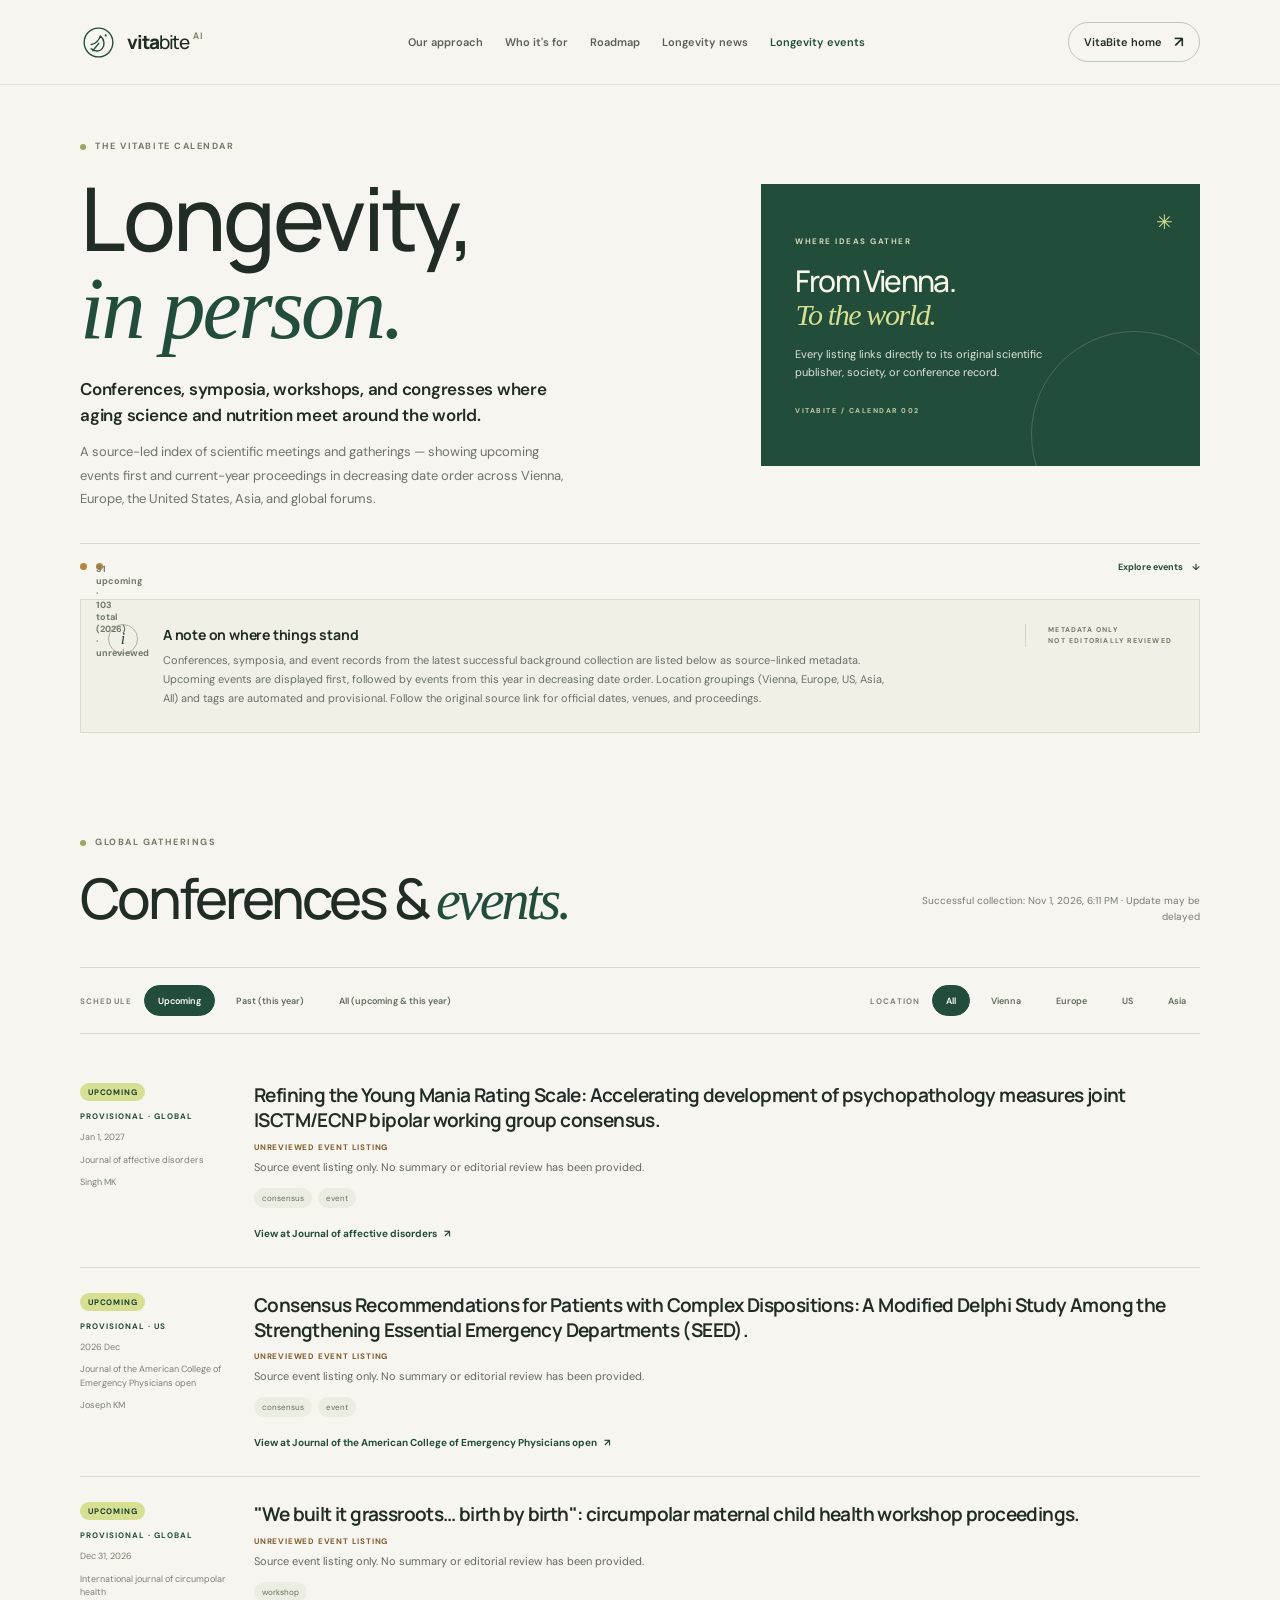
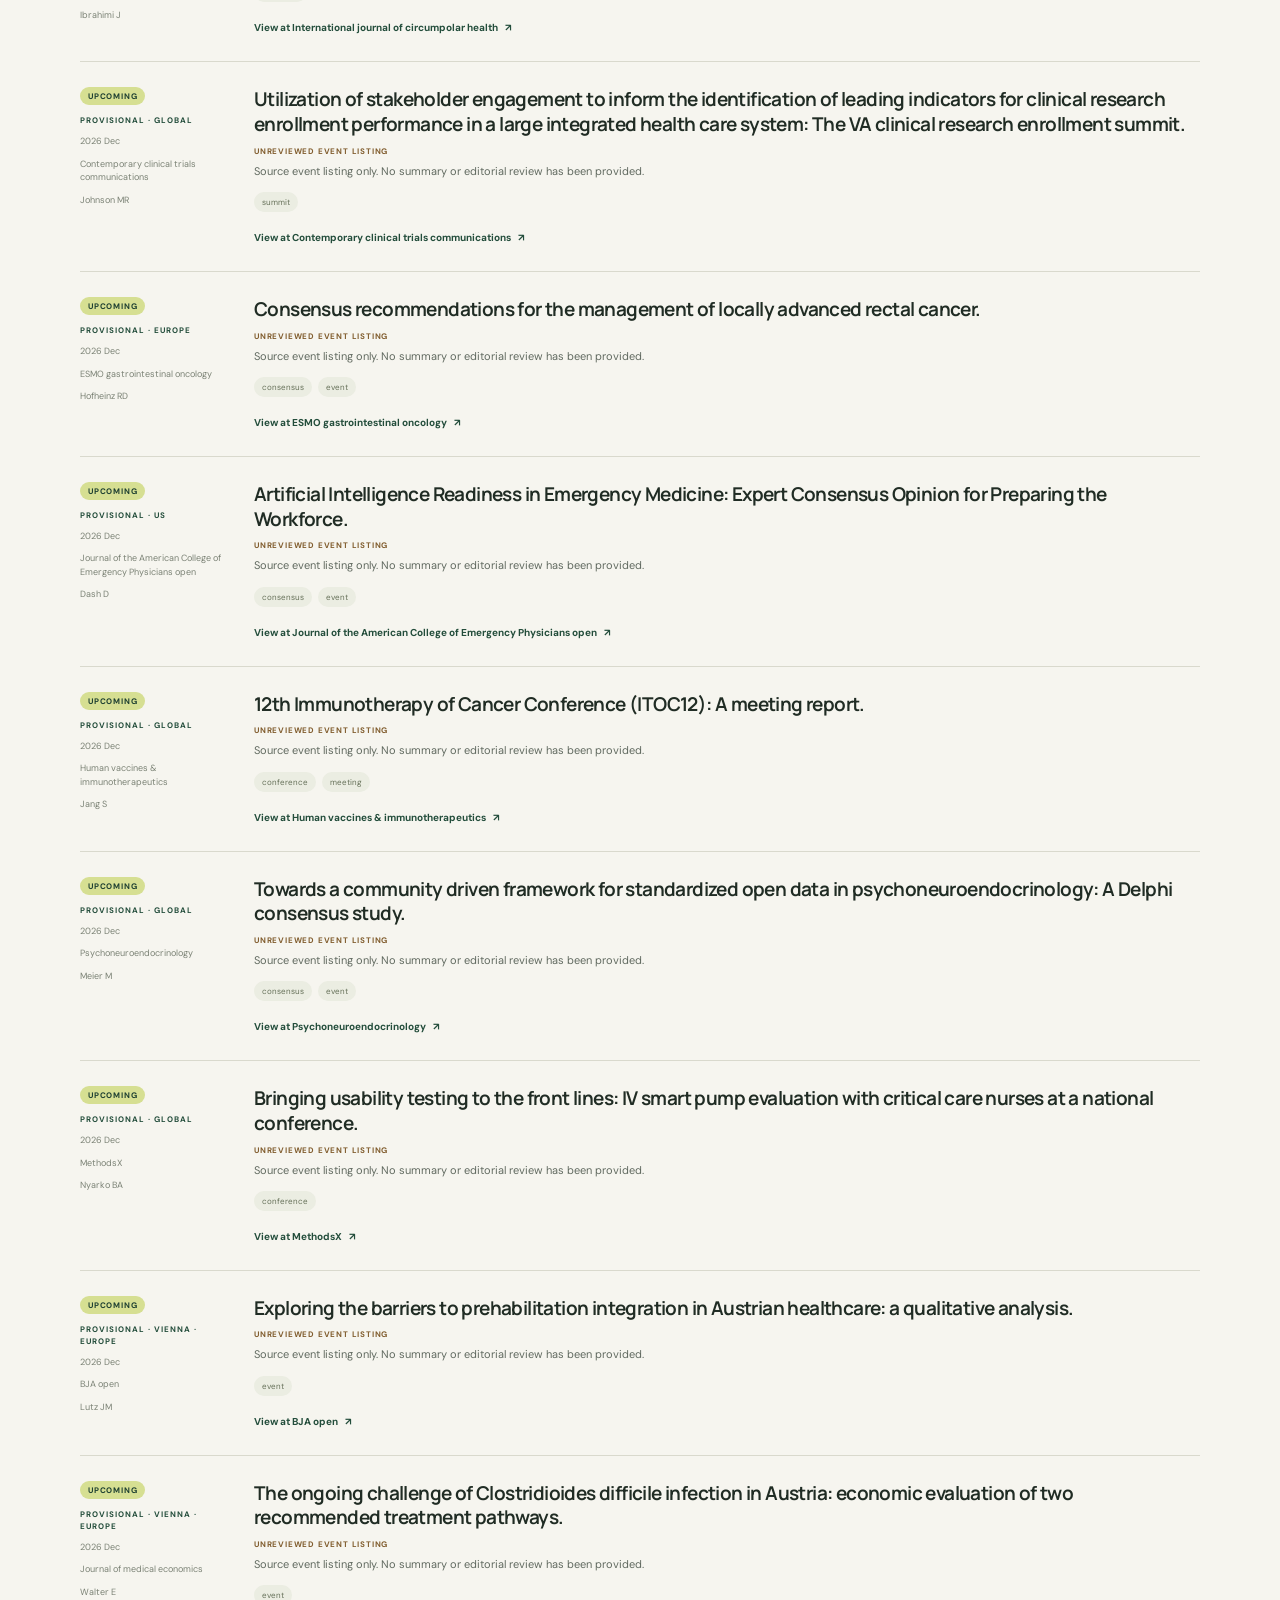
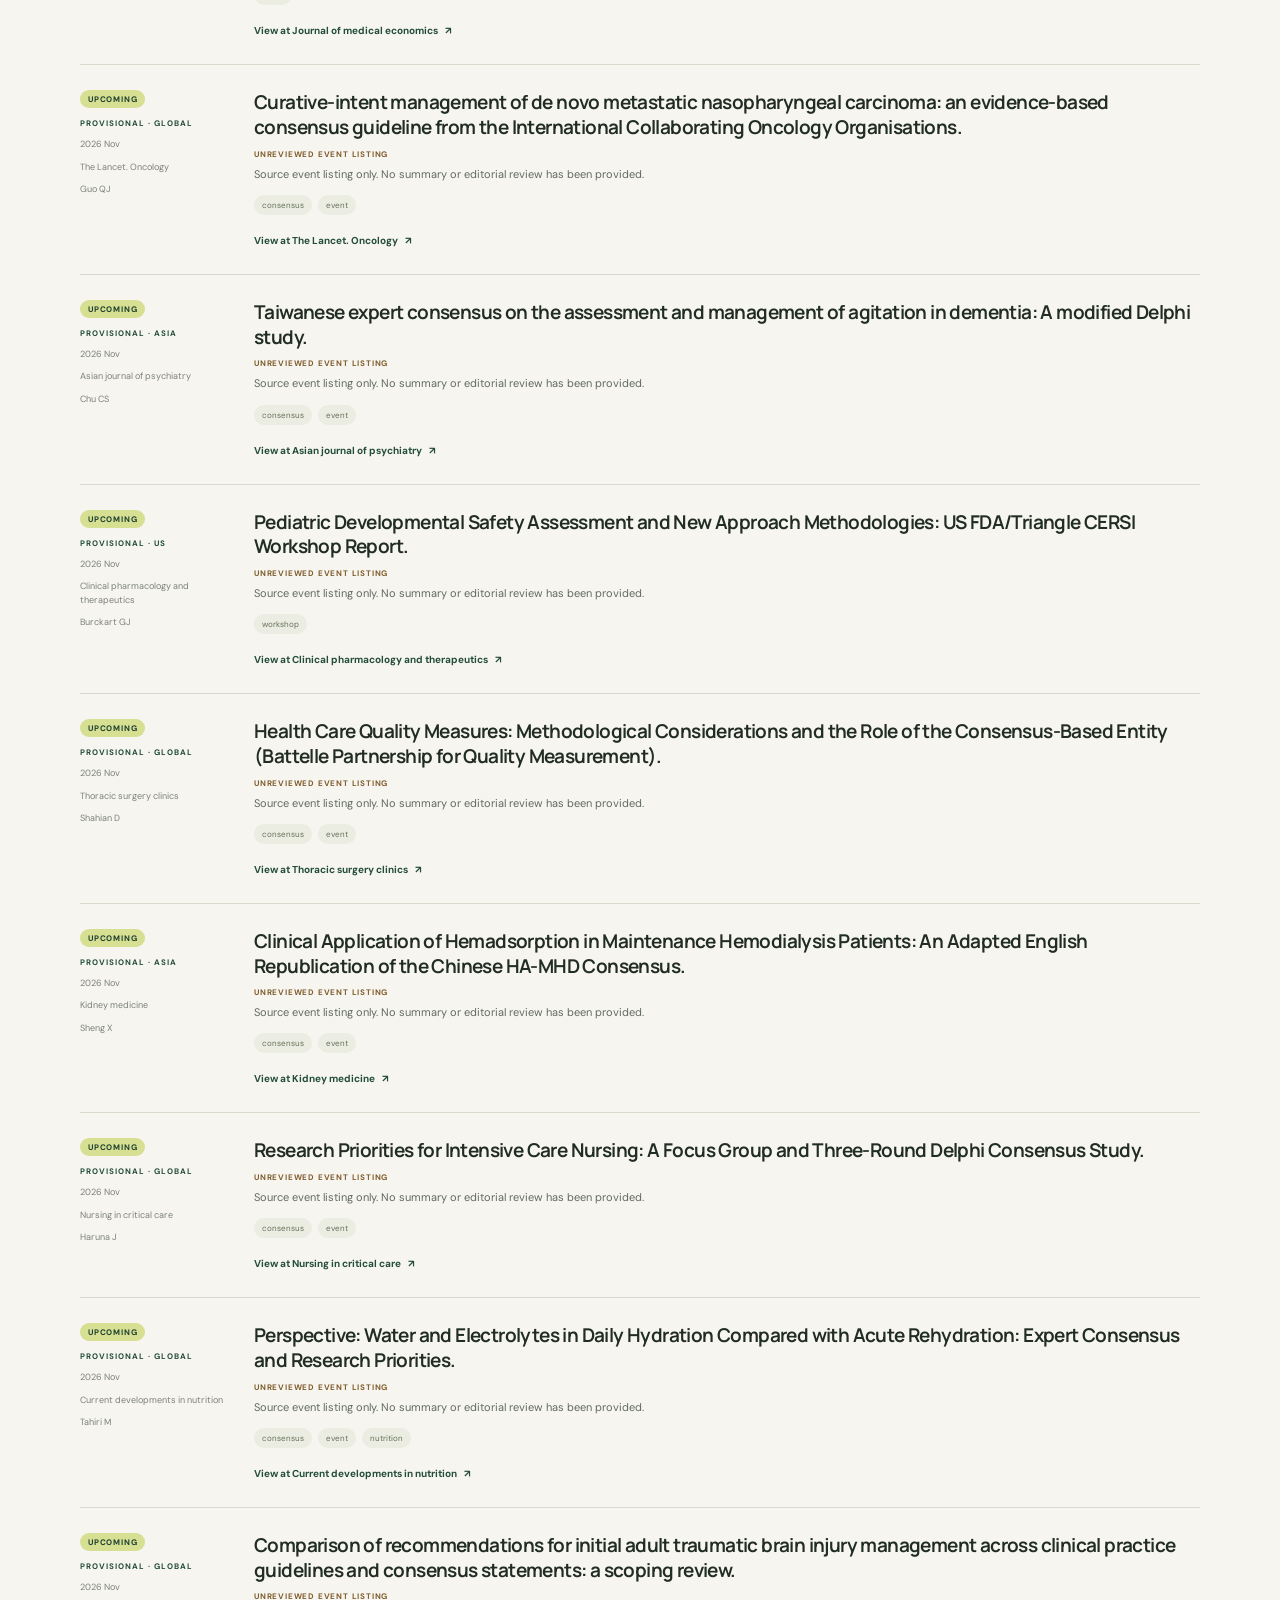
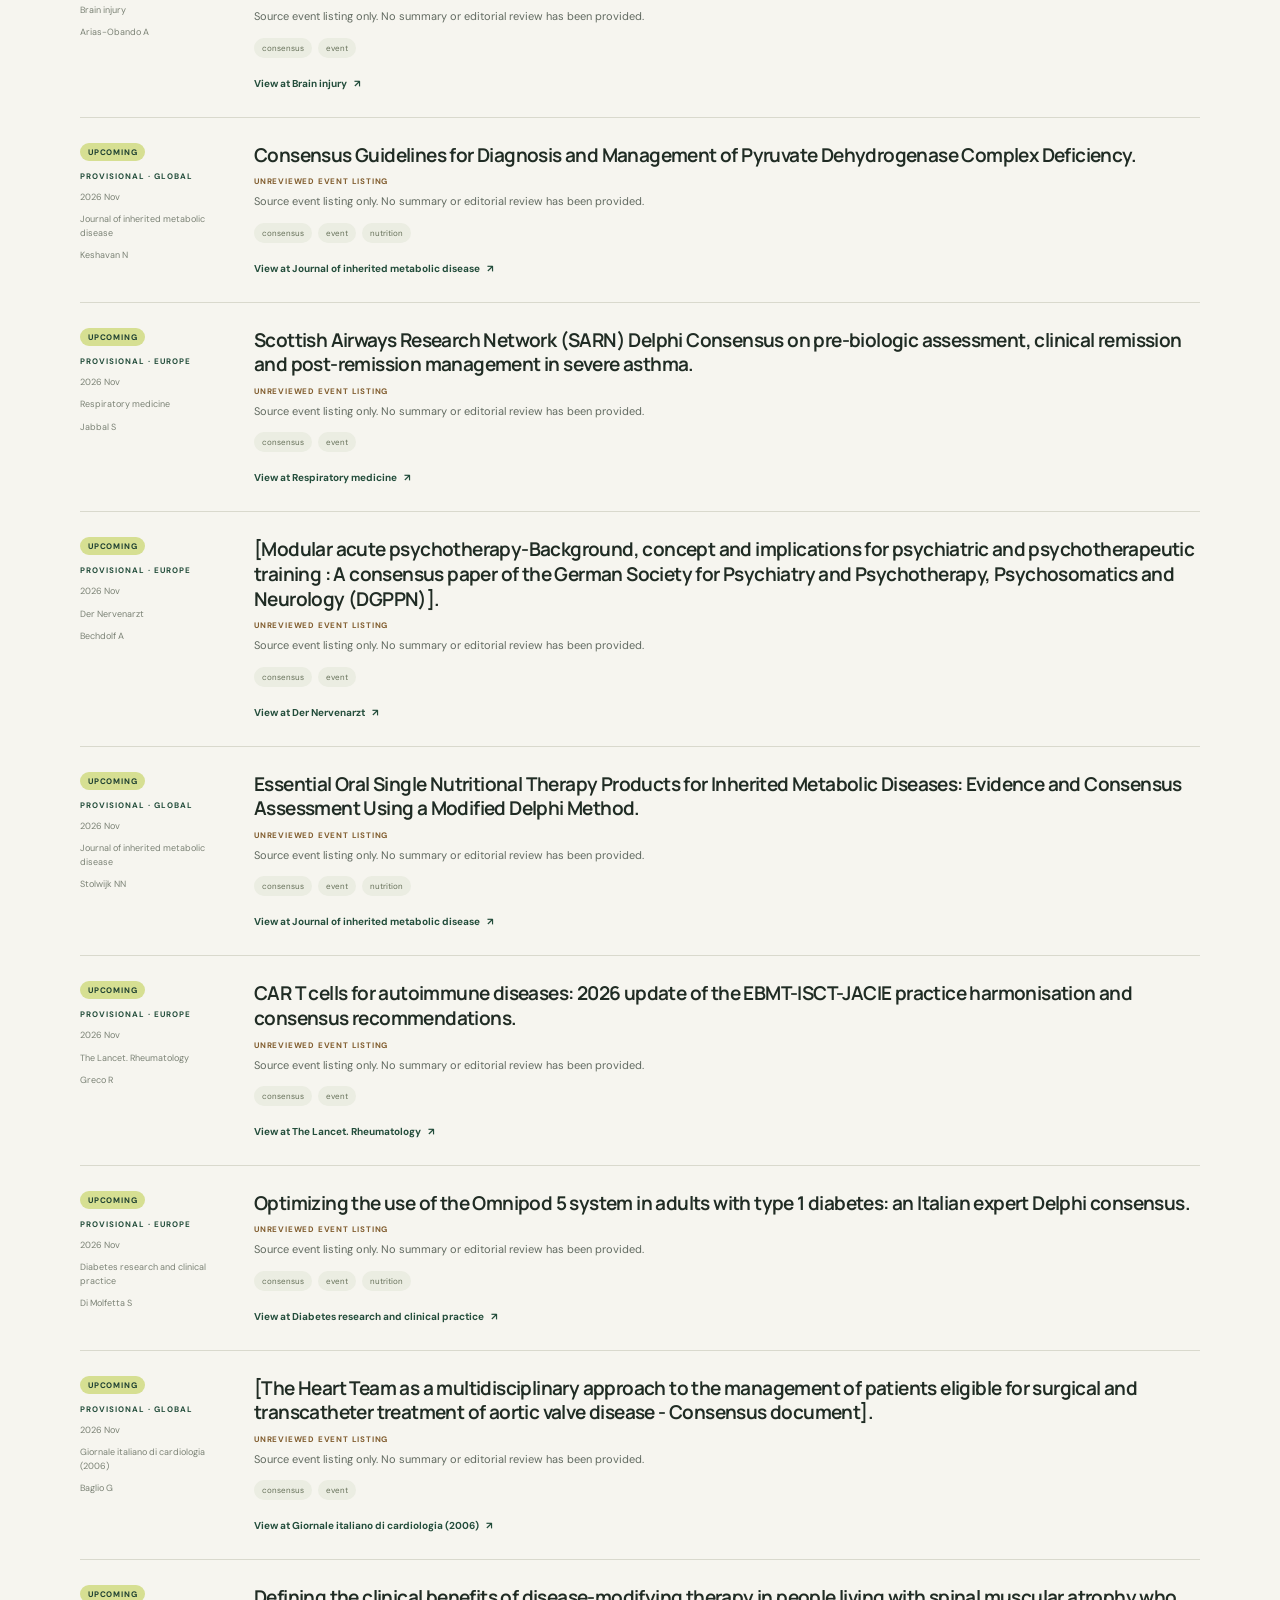
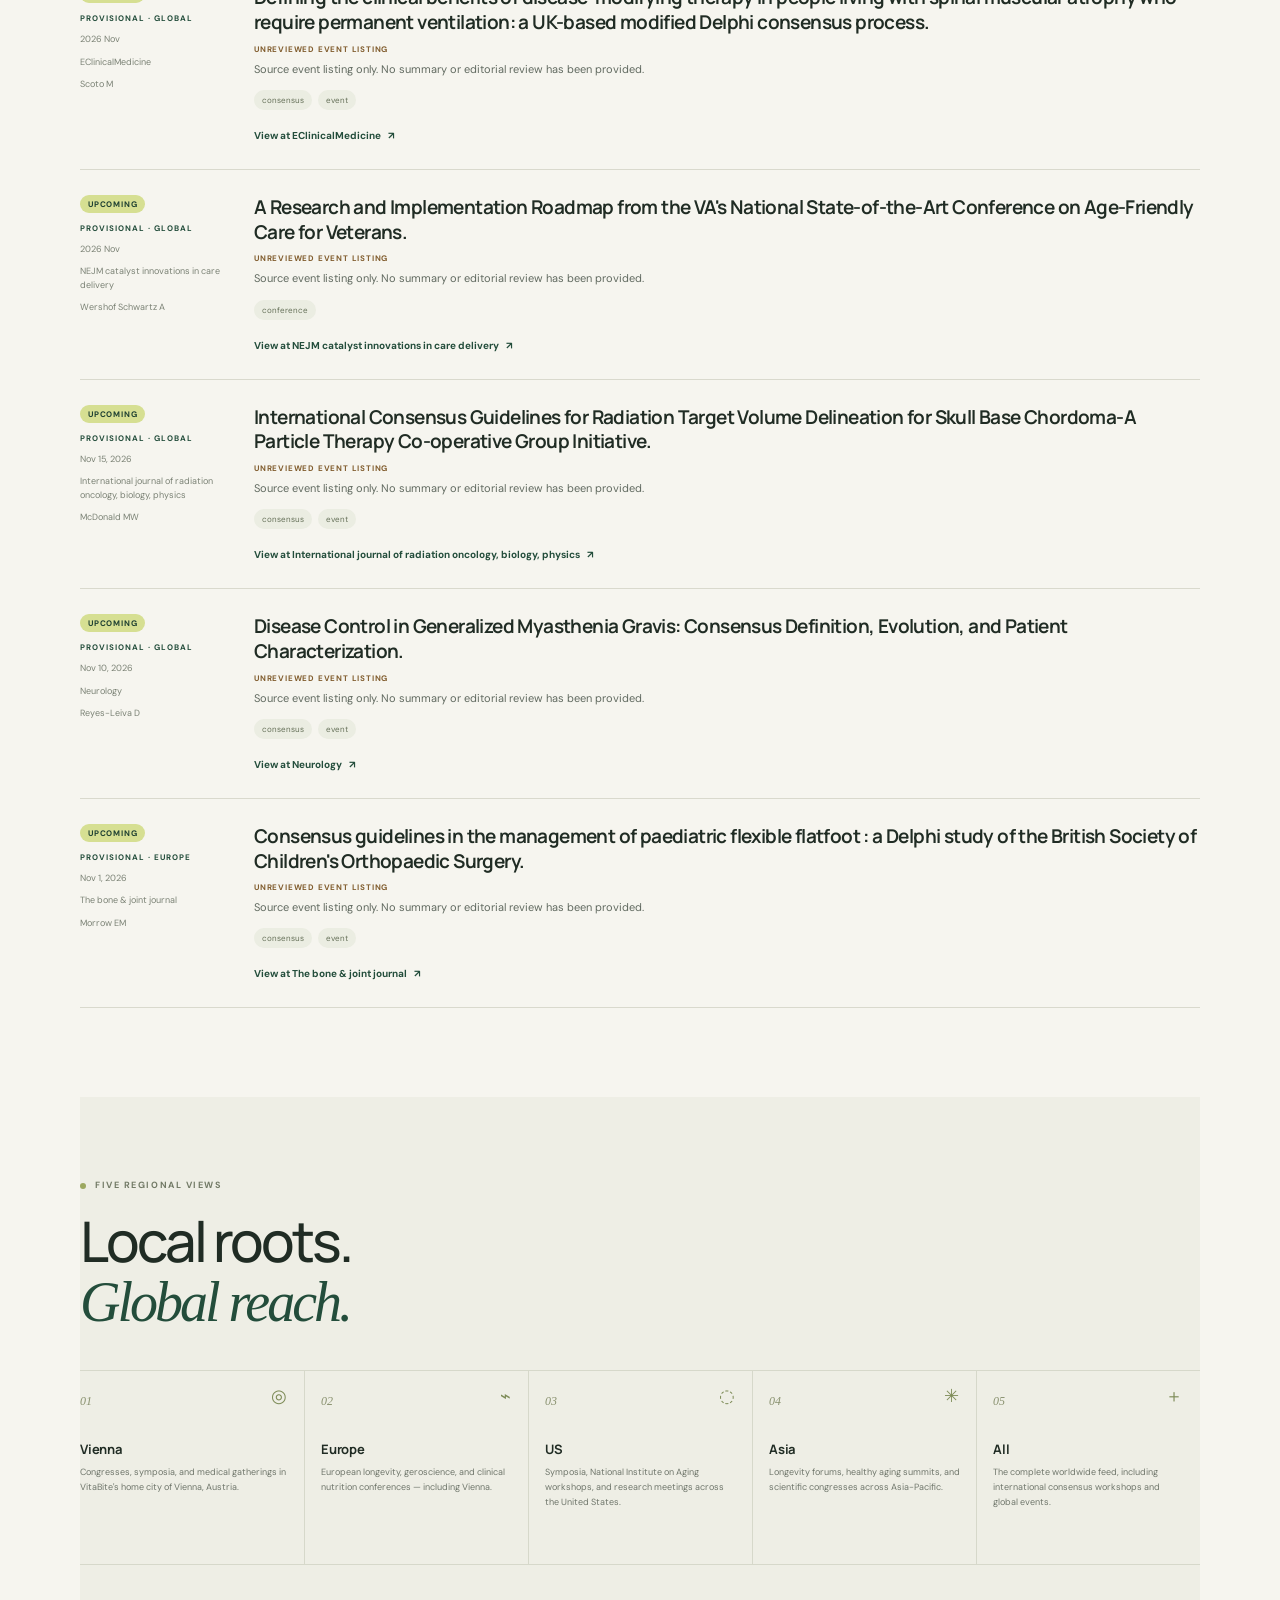
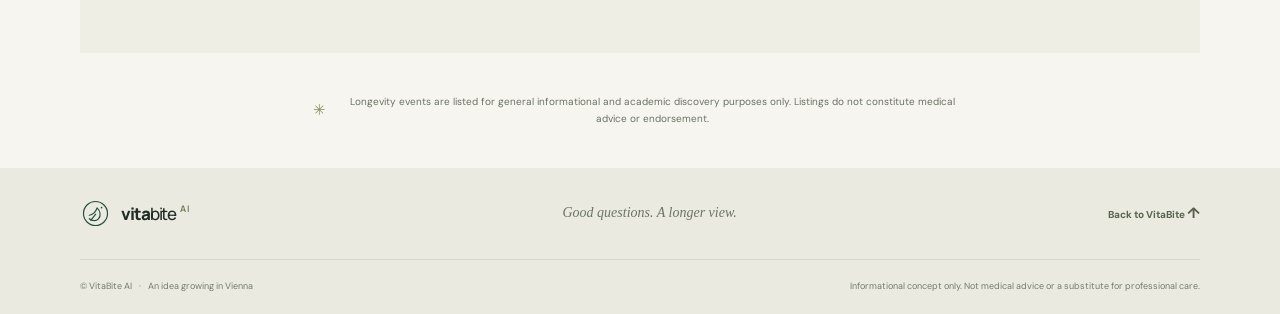
==== commit 25395ce5: "Order upcoming events first, filter to current year, and add upcoming/past filters" ====
--- a/public/events/index.html
+++ b/public/events/index.html
@@ -44,7 +44,7 @@
           <p class="eyebrow"><span class="eyebrow-dot"></span> The VitaBite calendar</p>
           <h1 id="page-title">Longevity,<br><em>in person.</em></h1>
           <p class="hero-lede">Conferences, symposia, workshops, and congresses where aging science and nutrition meet around the world.</p>
-          <p class="hero-description">A source-led index of scientific meetings and gatherings — starting in our home city of Vienna and spanning Europe, the United States, Asia, and global forums.</p>
+          <p class="hero-description">A source-led index of scientific meetings and gatherings — showing upcoming events first and current-year proceedings in decreasing date order across Vienna, Europe, the United States, Asia, and global forums.</p>
         </div>
         <aside class="editorial-card" aria-label="Editorial approach">
           <span class="editorial-star" aria-hidden="true">✳</span>
@@ -63,7 +63,7 @@
         <span class="notice-icon" aria-hidden="true">i</span>
         <div>
           <h2 id="notice-title">A note on where things stand</h2>
-          <p>Conferences, symposia, and event records from the latest successful background collection are listed below as source-linked metadata. Their location groupings (Vienna, Europe, US, Asia, All) and tags are automated and provisional; they have not been editorially reviewed, and no generated summaries are provided. Follow the original source link for official dates, venues, and proceedings.</p>
+          <p>Conferences, symposia, and event records from the latest successful background collection are listed below as source-linked metadata. Upcoming events are displayed first, followed by events from this year in decreasing date order. Location groupings (Vienna, Europe, US, Asia, All) and tags are automated and provisional. Follow the original source link for official dates, venues, and proceedings.</p>
         </div>
         <span class="notice-status">METADATA ONLY<br>NOT EDITORIALLY REVIEWED</span>
       </section>
@@ -77,14 +77,24 @@
           <p id="feed-freshness" class="feed-freshness">Feed status: loading source metadata.</p>
         </div>
 
-        <div class="filter-bar" aria-label="Filter events by location">
-          <span class="filter-label">Location</span>
-          <div class="filter-options" role="group" aria-label="Event location">
-            <button class="filter-button is-active" type="button" data-location="all" aria-pressed="true">All</button>
-            <button class="filter-button" type="button" data-location="vienna" aria-pressed="false">Vienna</button>
-            <button class="filter-button" type="button" data-location="europe" aria-pressed="false">Europe</button>
-            <button class="filter-button" type="button" data-location="us" aria-pressed="false">US</button>
-            <button class="filter-button" type="button" data-location="asia" aria-pressed="false">Asia</button>
+        <div class="filter-bar" aria-label="Filter events by schedule and location">
+          <div class="filter-group">
+            <span class="filter-label">Schedule</span>
+            <div class="filter-options" role="group" aria-label="Event timeframe">
+              <button class="filter-button is-active" type="button" data-timeframe="upcoming" aria-pressed="true">Upcoming</button>
+              <button class="filter-button" type="button" data-timeframe="past" aria-pressed="false">Past (this year)</button>
+              <button class="filter-button" type="button" data-timeframe="all" aria-pressed="false">All (upcoming &amp; this year)</button>
+            </div>
+          </div>
+          <div class="filter-group">
+            <span class="filter-label">Location</span>
+            <div class="filter-options" role="group" aria-label="Event location">
+              <button class="filter-button is-active" type="button" data-location="all" aria-pressed="true">All</button>
+              <button class="filter-button" type="button" data-location="vienna" aria-pressed="false">Vienna</button>
+              <button class="filter-button" type="button" data-location="europe" aria-pressed="false">Europe</button>
+              <button class="filter-button" type="button" data-location="us" aria-pressed="false">US</button>
+              <button class="filter-button" type="button" data-location="asia" aria-pressed="false">Asia</button>
+            </div>
           </div>
         </div>
 
--- a/public/events/events.css
+++ b/public/events/events.css
@@ -432,11 +432,21 @@
 .filter-bar {
   display: flex;
   min-height: 67px;
-  align-items: center;
-  gap: 18px;
+  flex-wrap: wrap;
+  align-items: center;
+  justify-content: space-between;
+  gap: 16px 28px;
+  padding-block: 14px;
   margin-top: 37px;
   border-top: 1px solid var(--line);
   border-bottom: 1px solid var(--line);
+}
+
+.filter-group {
+  display: flex;
+  flex-wrap: wrap;
+  align-items: center;
+  gap: 12px;
 }
 
 .filter-label {
@@ -561,6 +571,27 @@
   text-transform: uppercase;
 }
 
+.event-timeframe-badge {
+  display: inline-flex;
+  align-self: flex-start;
+  padding: 3px 8px;
+  border-radius: 99px;
+  font-size: 8px;
+  font-weight: 700;
+  letter-spacing: 0.8px;
+  text-transform: uppercase;
+}
+
+.event-timeframe-badge.is-upcoming {
+  background: var(--lime);
+  color: var(--forest-dark);
+}
+
+.event-timeframe-badge.is-past {
+  background: #e6e7dc;
+  color: #636b5f;
+}
+
 .story-review-label {
   margin: 0 0 6px;
   color: #805c2d;
@@ -1052,3 +1083,4 @@
     transition-duration: 0.01ms !important;
   }
 }
+
